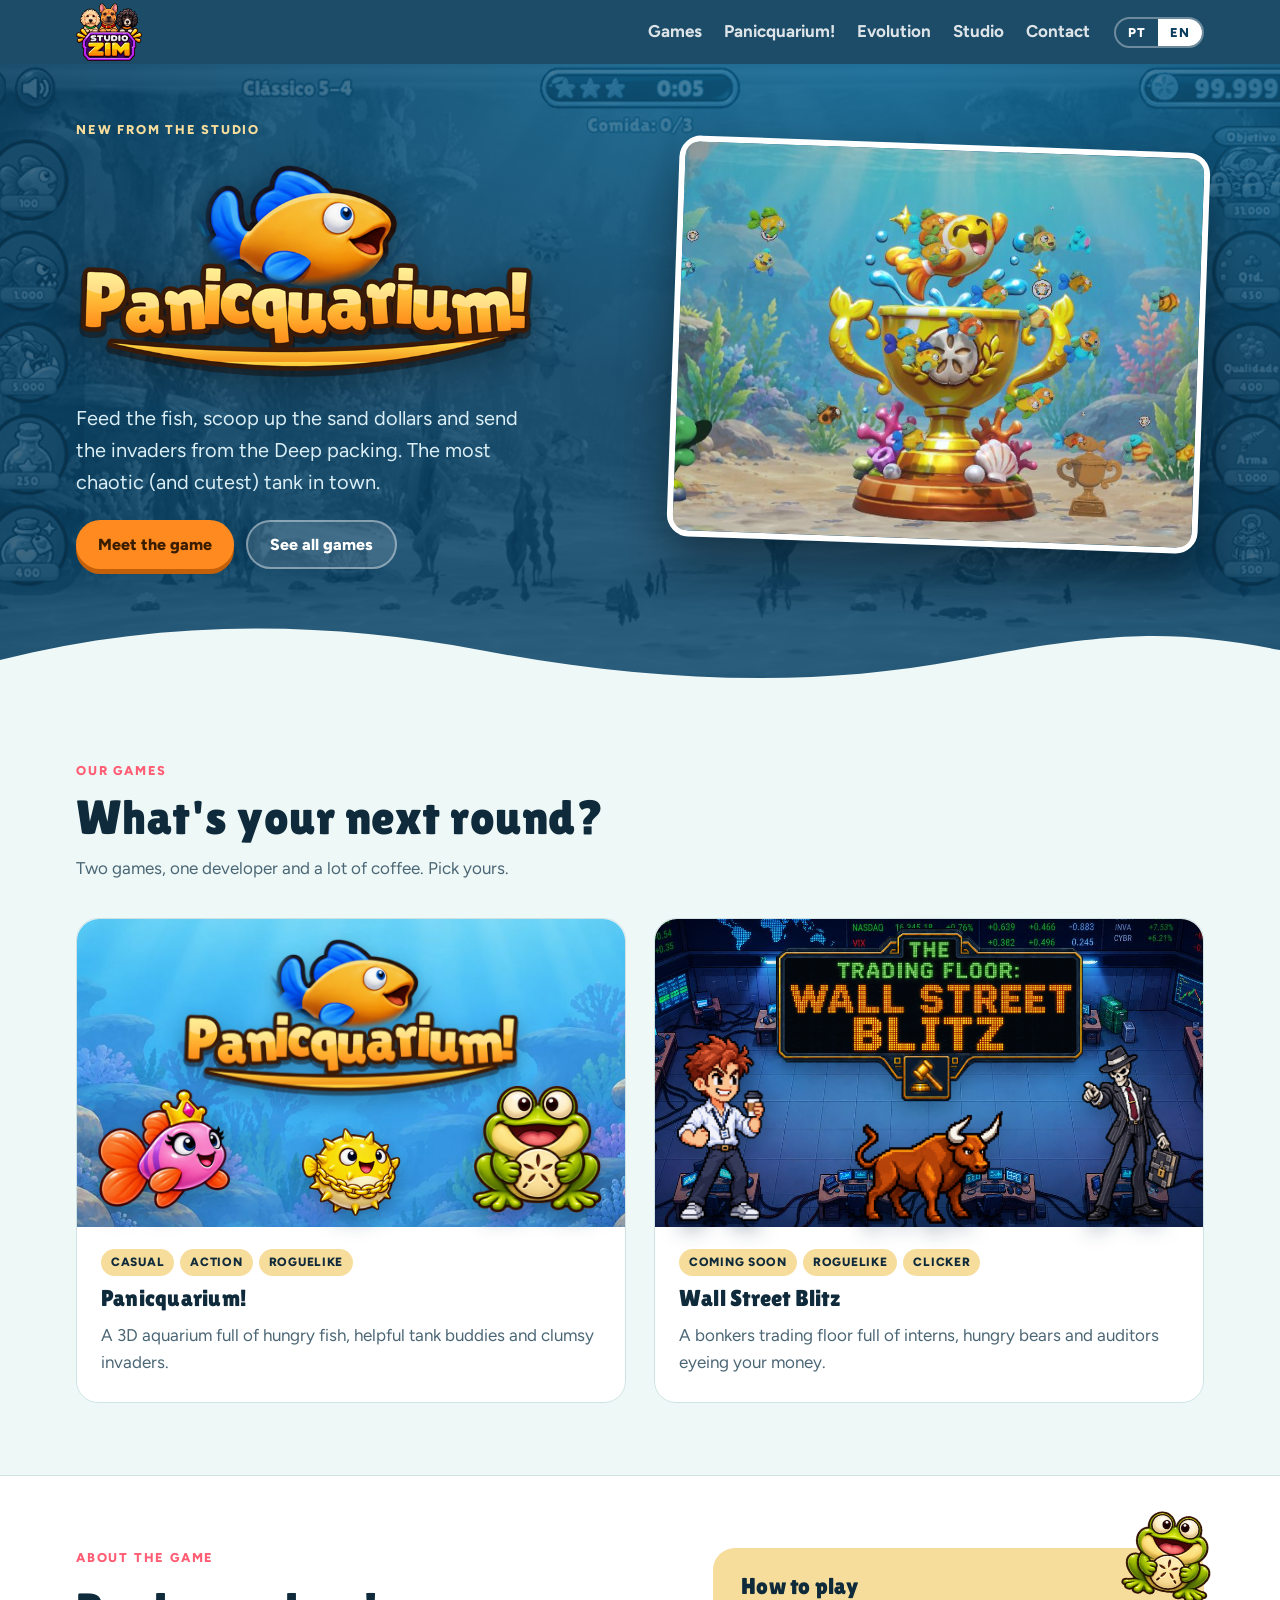
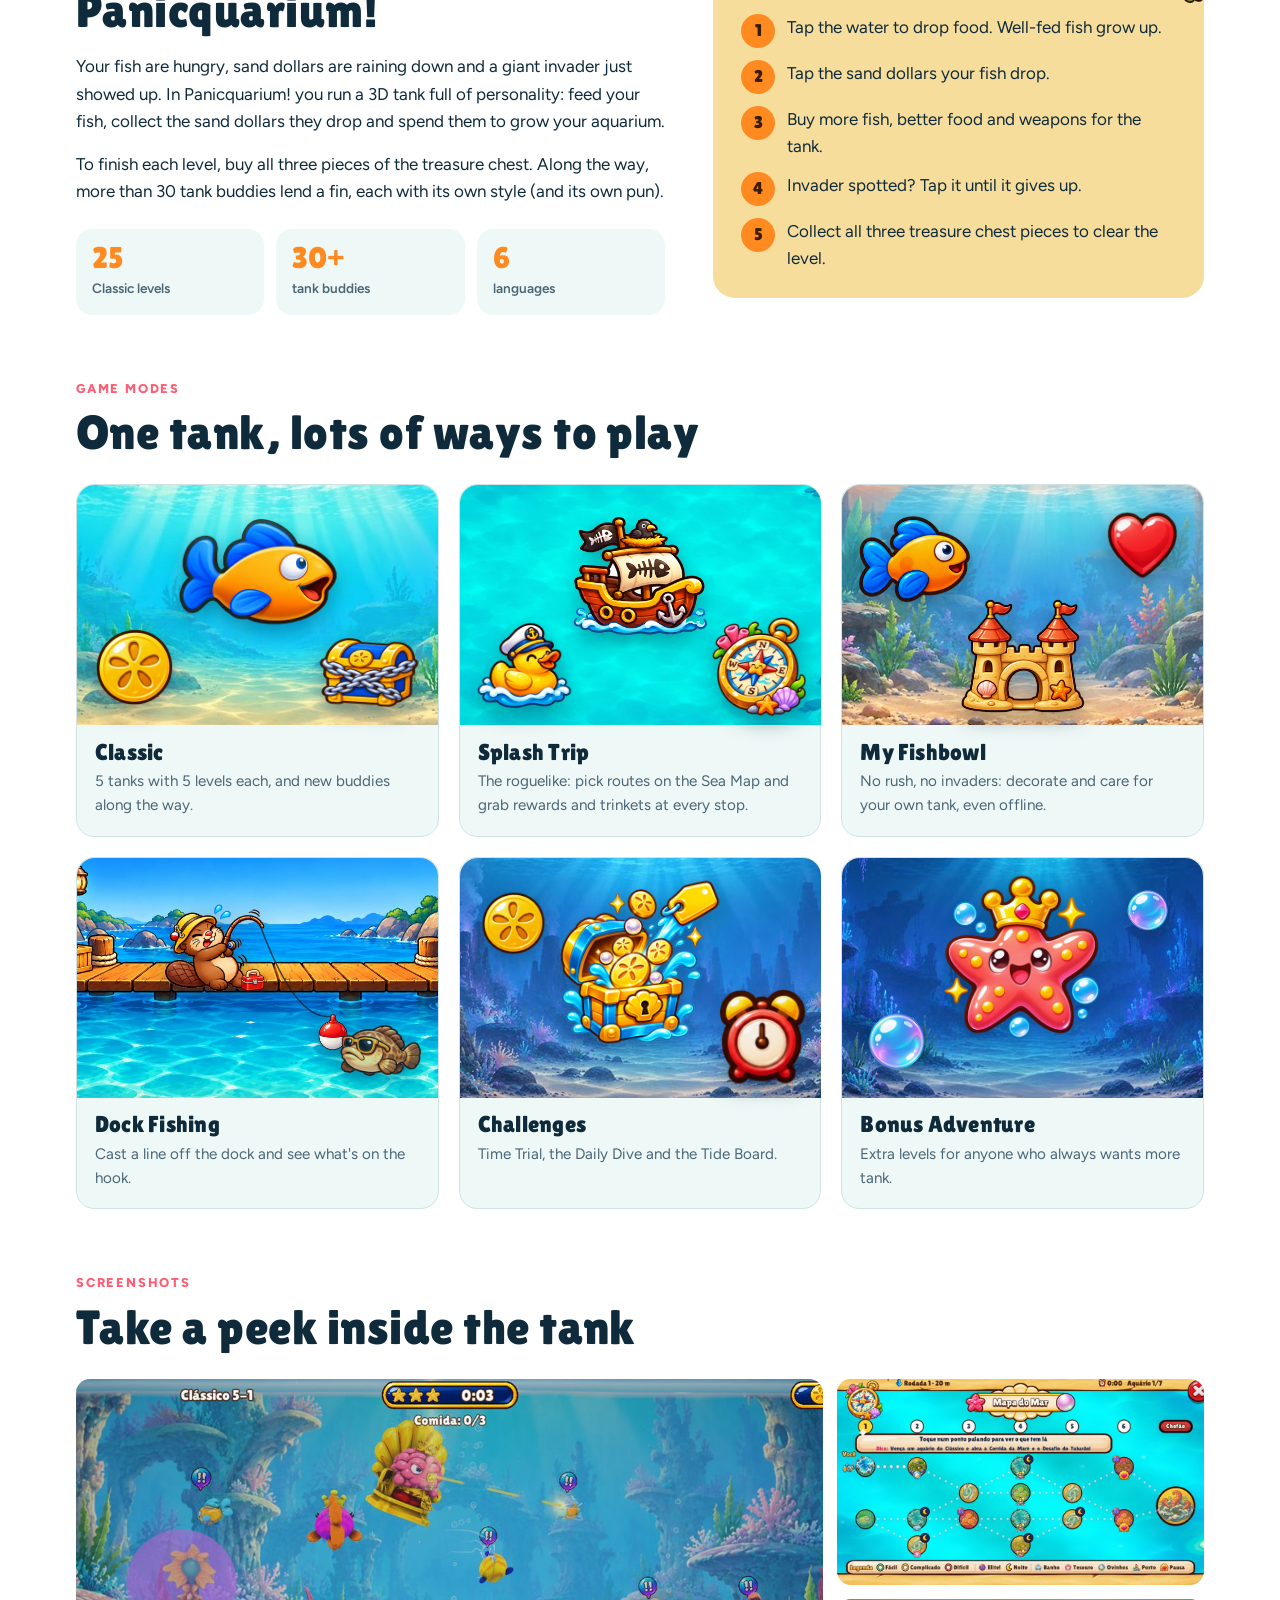
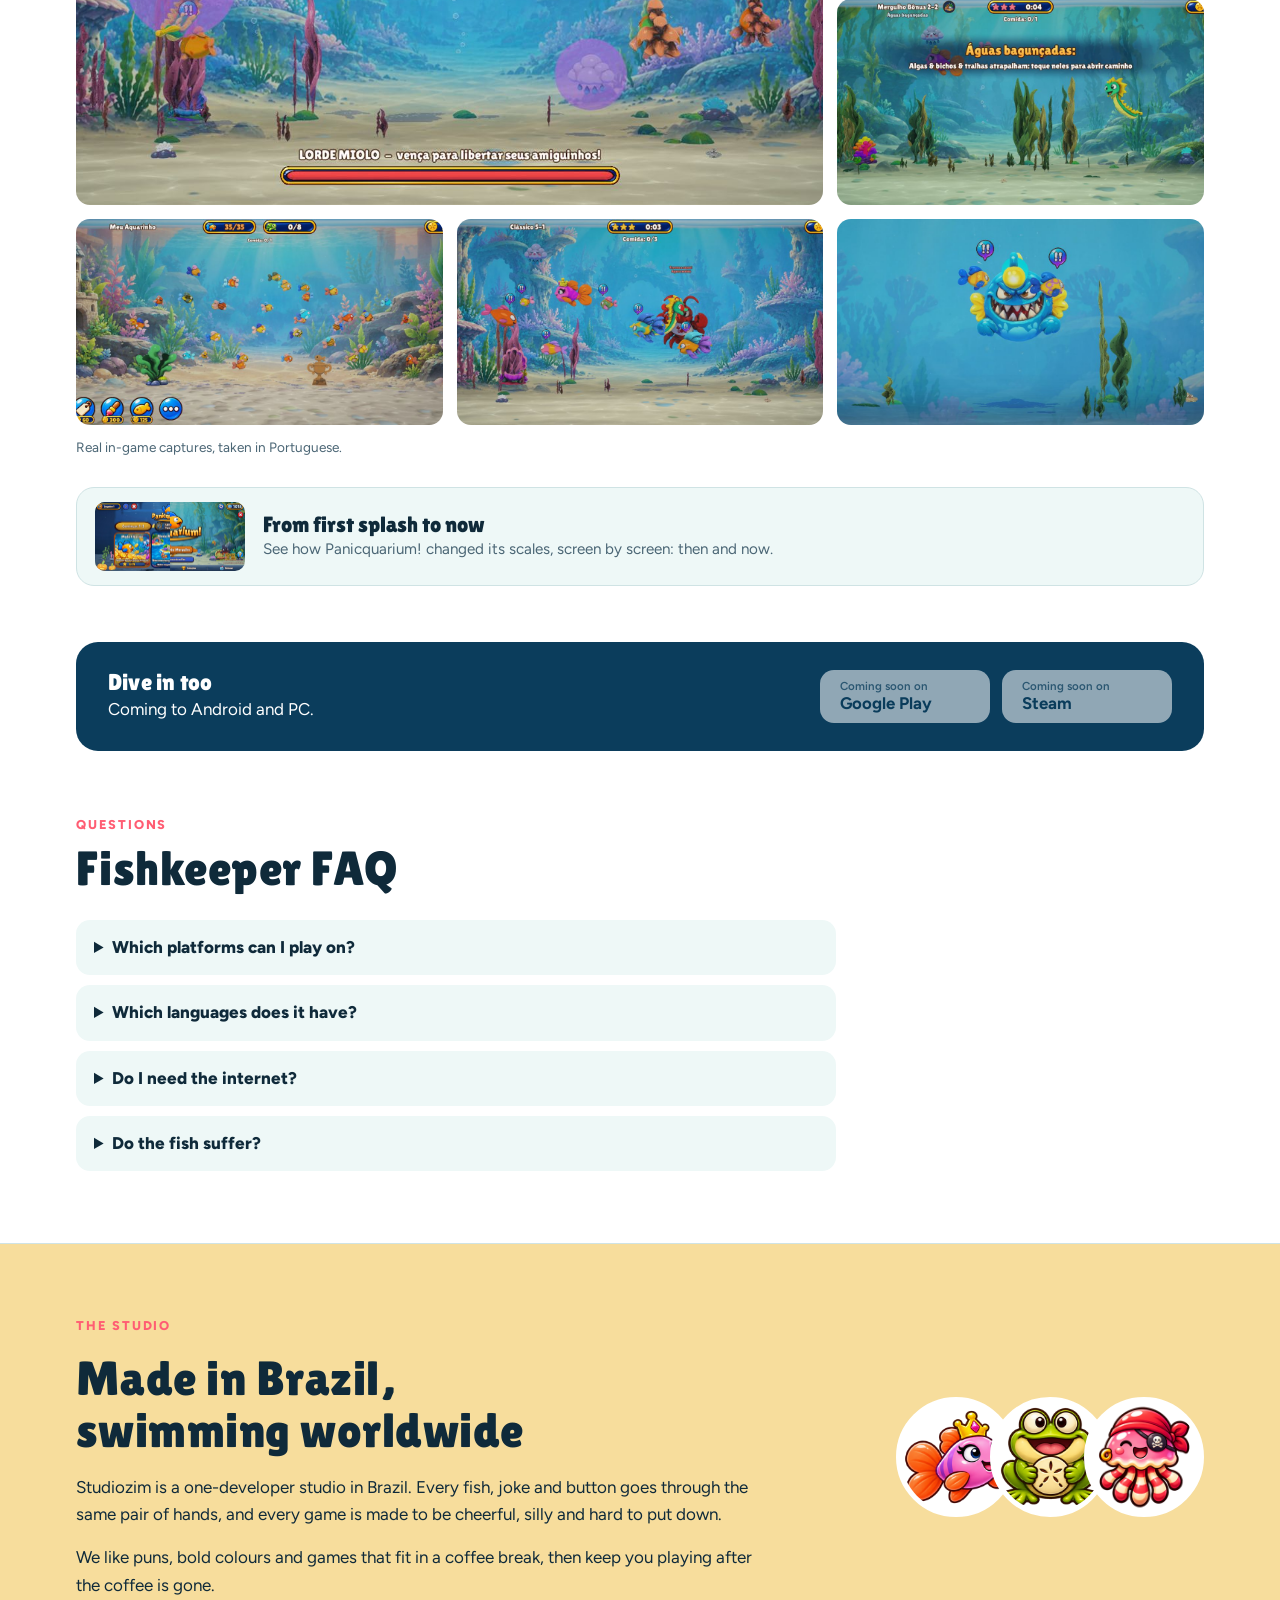
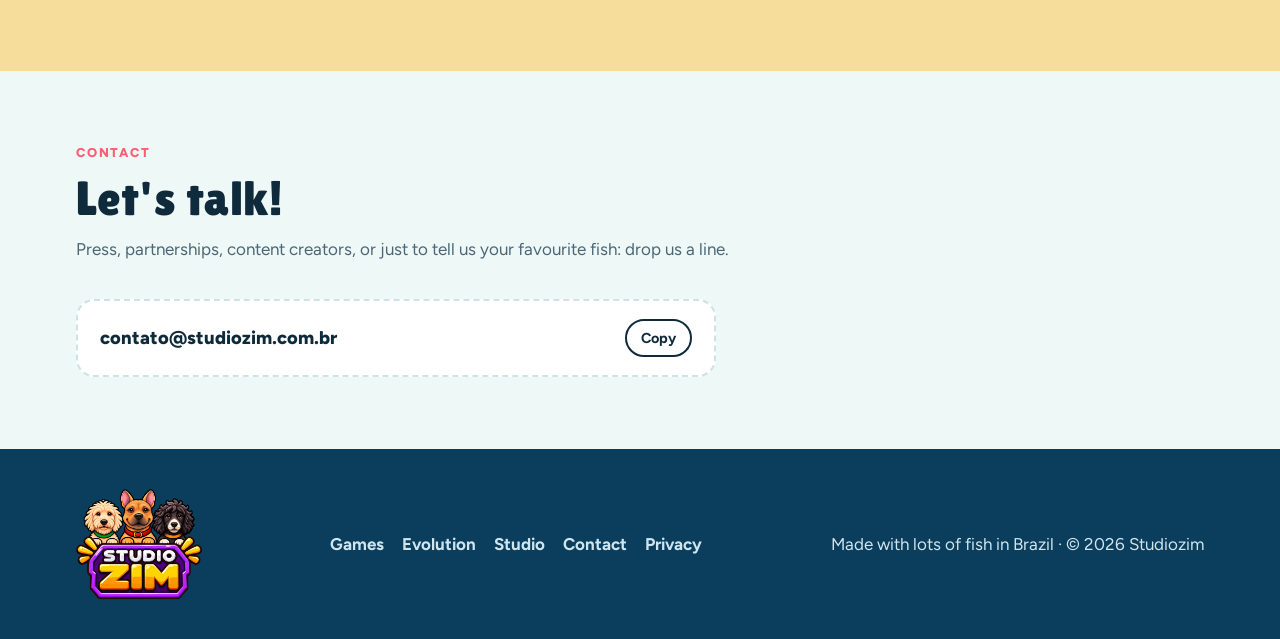
==== index.html @ d296d7b0 "Phones: a menu button in the header opens the nav (Evolução etc. were hidden under 860px)" ====
<!doctype html>
<html lang="pt-BR">
<head>
<meta charset="utf-8">
<meta name="viewport" content="width=device-width, initial-scale=1, viewport-fit=cover">
<title>Studiozim</title>
<meta name="claude:viewport-fit-sides" content="cover">
<meta name="description" content="Studiozim, estúdio indie brasileiro: Panicquarium! e Wall Street Blitz.">
<link rel="preconnect" href="https://fonts.googleapis.com">
<link rel="preconnect" href="https://fonts.gstatic.com" crossorigin>
<link rel="stylesheet" href="https://fonts.googleapis.com/css2?family=Figtree:wght@400;600;700;800&family=Lilita+One&display=swap">
<link rel="stylesheet" href="style.css">
</head>
<body>

<header class="top">
  <div class="wrap">
    <a class="brand" href="#inicio" aria-label="Studio Zim"><span class="zim" aria-hidden="true"><img class="dog d1" src="img/logo/dogyellow1.png" alt=""><img class="dog d1 grin" src="img/logo/dogyellow2.png" alt=""><img class="dog d2" src="img/logo/dogbrown1.png" alt=""><img class="dog d2 grin" src="img/logo/dogbrown2.png" alt=""><img class="dog d3" src="img/logo/dogblack1.png" alt=""><img class="dog d3 grin" src="img/logo/dogblack2.png" alt=""><img class="sign" src="img/logo/sign.png" alt=""></span></a>
    <nav class="nav">
      <a href="#jogos" data-i18n="nav.games">Jogos</a>
      <a href="#panicquarium">Panicquarium!</a>
      <a href="evolucao.html" data-i18n="nav.evo">Evolução</a>
      <!-- <a href="#wall-street-blitz">Wall Street Blitz</a> (hidden for now) -->
      <a href="#estudio" data-i18n="nav.studio">Estúdio</a>
      <a href="#contato" data-i18n="nav.contact">Contato</a>
    </nav>
    <div class="lang" role="group" aria-label="Idioma / Language">
      <button type="button" id="lang-pt" data-lang="pt" aria-pressed="true">PT</button>
      <button type="button" id="lang-en" data-lang="en" aria-pressed="false">EN</button>
    </div>
    <button type="button" class="menu-btn" aria-expanded="false" aria-label="Menu"><span aria-hidden="true">&#9776;</span></button>
  </div>
</header>

<main id="inicio">
  <div class="hero">
    <div class="bubbles" aria-hidden="true"></div>
    <div class="wrap">
      <div class="hero-copy">
        <span class="eyebrow" style="color:#f7dd9c" data-i18n="hero.eyebrow">Novo jogo do estúdio</span>
        <img class="hero-logo" src="img/panicquarium-logo.png" alt="Panicquarium!">
        <p class="tagline" data-i18n="hero.tagline">Alimente os peixes, junte os dólares-de-areia e expulse os invasores das profundezas. O aquário mais caótico (e fofo) do pedaço.</p>
        <div class="btns">
          <a class="btn btn-main" href="#panicquarium" data-i18n="hero.cta">Conheça o jogo</a>
          <a class="btn btn-ghost" href="#jogos" data-i18n="hero.cta2">Ver todos os jogos</a>
        </div>
      </div>
      <div class="hero-shot"><img src="img/hero-trophy.jpg" alt="O troféu gigante Golden Gills no Meu Aquarinho, cercado de peixes" width="652" height="489"></div>
    </div>
    <svg class="wave" viewBox="0 0 1440 70" preserveAspectRatio="none" aria-hidden="true"><path d="M0 40 C 180 0 360 0 540 30 S 900 70 1080 40 S 1320 10 1440 30 V70 H0 Z"/></svg>
  </div>

  <!-- catalogue -->
  <section id="jogos">
    <div class="wrap">
      <div class="head">
        <span class="eyebrow" data-i18n="games.eyebrow">Nossos jogos</span>
        <h2 data-i18n="games.title">Qual vai ser a próxima partida?</h2>
        <p data-i18n="games.lead">Dois jogos, um desenvolvedor e muito café. Escolha o seu.</p>
      </div>
      <div class="games">
        <a class="game-card pop" href="#panicquarium">
          <div class="depth" aria-hidden="true">
            <div class="d-plate"><img src="img/plate-reef.jpg" alt="" loading="lazy"></div>
            <img class="d-layer d-buddy d-left" src="img/pet-queenguppy.png" alt="" loading="lazy">
            <img class="d-layer d-buddy d-mid" src="img/pet-puffdaddy.png" alt="" loading="lazy">
            <img class="d-layer d-buddy d-right" src="img/pet-croaky.png" alt="" loading="lazy">
            <img class="d-layer d-logo" src="img/panicquarium-logo.png" alt="" loading="lazy">
          </div>
          <div class="body">
            <div class="tags"><span class="tag" data-i18n="tag.casual">Casual</span><span class="tag" data-i18n="tag.action">Ação</span><span class="tag">Roguelike</span></div>
            <h3>Panicquarium!</h3>
            <p data-i18n="card.pq">Um aquário 3D cheio de peixes famintos, bichinhos ajudantes e invasores trapalhões.</p>
          </div>
        </a>
        <a class="game-card pop" aria-disabled="true">
          <div class="depth depth-wsb" aria-hidden="true">
            <div class="d-plate"><img src="img/wsb/floor.jpg" alt="" loading="lazy"></div>
            <img class="d-layer d-logo" src="img/wsb/logo.png" alt="" loading="lazy" style="width:56%;left:22%;top:3%">
            <img class="d-layer d-pop d-left" src="img/wsb/intern.png" alt="" loading="lazy" style="--d:40;width:16%;left:4%;bottom:2%">
            <img class="d-layer d-pop d-mid" src="img/wsb/bull.png" alt="" loading="lazy" style="--d:20;width:27%;left:36.5%;bottom:1%">
            <img class="d-layer d-pop d-right" src="img/wsb/auditor.png" alt="" loading="lazy" style="--d:46;width:18%;right:4%;bottom:2%">
          </div>
          <div class="body">
            <div class="tags"><span class="tag" data-i18n="tag.soon">Em breve</span><span class="tag">Roguelike</span><span class="tag" data-i18n="tag.clicker">Clicker</span></div>
            <h3>Wall Street Blitz</h3>
            <p data-i18n="card.wsb">Um pregão maluco cheio de estagiários, ursos famintos e auditores de olho no seu dinheiro.</p>
          </div>
        </a>
      </div>
    </div>
  </section>

  <!-- Panicquarium game page -->
  <section id="panicquarium" class="game-page">
    <div class="wrap">
      <div class="about">
        <div class="about-text">
          <span class="eyebrow" data-i18n="pq.eyebrow">Sobre o jogo</span>
          <h2>Panicquarium!</h2>
          <p data-i18n="pq.p1">Seus peixes estão com fome, as moedas estão caindo e um invasor gigante acabou de chegar. Em Panicquarium! você cuida de um aquário 3D cheio de personalidade: alimente os peixes, junte os dólares-de-areia que eles soltam e use o dinheiro para crescer o aquário.</p>
          <p data-i18n="pq.p2">Para fechar cada fase, compre as três partes do baú do tesouro. No caminho, mais de 30 bichinhos ajudantes dão uma força, cada um com seu jeito (e seu trocadilho).</p>
          <div class="facts">
            <div class="fact"><b>25</b><span data-i18n="fact.levels">fases no Clássico</span></div>
            <div class="fact"><b>30+</b><span data-i18n="fact.buddies">bichinhos ajudantes</span></div>
            <div class="fact"><b>6</b><span data-i18n="fact.langs">idiomas</span></div>
          </div>
        </div>
        <div class="how">
          <img class="pet" src="img/pet-croaky.png" alt="" loading="lazy">
          <h3 data-i18n="how.title">Como jogar</h3>
          <ol>
            <li><span data-i18n="how.1">Toque na água para soltar comida. Peixe bem alimentado cresce.</span></li>
            <li><span data-i18n="how.2">Toque nos dólares-de-areia que os peixes deixam cair.</span></li>
            <li><span data-i18n="how.3">Compre mais peixes, comida melhor e armas para o aquário.</span></li>
            <li><span data-i18n="how.4">Invasor à vista? Toque nele até ele desistir.</span></li>
            <li><span data-i18n="how.5">Junte as três partes do baú do tesouro e passe de fase.</span></li>
          </ol>
        </div>
      </div>

      <div class="sub">
        <span class="eyebrow" data-i18n="modes.eyebrow">Modos de jogo</span>
        <h2 data-i18n="modes.title">Um aquário, vários jeitos de jogar</h2>
      </div>
      <div class="modes">
        <article class="mode pop"><div class="depth" aria-hidden="true"><div class="d-plate"><img src="img/layers/bg-lagoon.jpg" alt="" loading="lazy"></div><img class="d-layer d-pop d-mid" src="img/layers/goldfish.png" alt="" loading="lazy" style="--d:24;width:52%;left:24%;top:14%"><img class="d-layer d-pop d-left" src="img/layers/sanddollar.png" alt="" loading="lazy" style="--d:40;width:22%;left:5%;bottom:8%"><img class="d-layer d-pop d-right" src="img/layers/chest.png" alt="" loading="lazy" style="--d:46;width:32%;right:4%;bottom:4%"></div><div><h3 data-i18n="mode.classic">Clássico</h3><p data-i18n="mode.classic.d">5 aquários com 5 fases cada, e novos ajudantes pelo caminho.</p></div></article>
        <article class="mode pop"><div class="depth" aria-hidden="true"><div class="d-plate"><img src="img/layers/bg-map.jpg" alt="" loading="lazy"></div><img class="d-layer d-pop d-mid" src="img/layers/ship.png" alt="" loading="lazy" style="--d:24;width:40%;left:30%;top:8%"><img class="d-layer d-pop d-left" src="img/layers/duck.png" alt="" loading="lazy" style="--d:42;width:28%;left:4%;bottom:4%"><img class="d-layer d-pop d-right" src="img/layers/compass.png" alt="" loading="lazy" style="--d:46;width:26%;right:4%;bottom:4%"></div><div><h3 data-i18n="mode.trip">Modo Mergulho</h3><p data-i18n="mode.trip.d">O roguelike: escolha rotas no Mapa do Mar, ganhe recompensas e itens a cada parada.</p></div></article>
        <article class="mode pop"><div class="depth" aria-hidden="true"><div class="d-plate"><img src="img/layers/bg-home.jpg" alt="" loading="lazy"></div><img class="d-layer d-pop d-mid" src="img/layers/castle.png" alt="" loading="lazy" style="--d:20;width:36%;left:32%;bottom:2%"><img class="d-layer d-pop d-left" src="img/layers/fish.png" alt="" loading="lazy" style="--d:44;width:32%;left:4%;top:12%"><img class="d-layer d-pop d-right" src="img/layers/heart.png" alt="" loading="lazy" style="--d:40;width:20%;right:7%;top:10%"></div><div><h3 data-i18n="mode.bowl">Meu Aquarinho</h3><p data-i18n="mode.bowl.d">Sem pressa e sem invasores: decore e cuide do seu aquário particular, até offline.</p></div></article>
        <article class="mode pop"><div class="depth" aria-hidden="true"><div class="d-plate"><img src="img/layers/bg-dock.jpg" alt="" loading="lazy"></div><img class="d-layer d-pop d-mid" src="img/layers/timburr-reel.png" alt="" loading="lazy" style="--d:24;width:28%;left:24%;bottom:44%"><img class="d-layer d-pop d-left" src="img/layers/bobber.png" alt="" loading="lazy" style="--d:40;width:10%;left:66%;bottom:20%"><img class="d-layer d-pop d-right d-under" src="img/layers/grouper.png" alt="" loading="lazy" style="--d:46;width:24%;right:4%;bottom:2%"></div><div><h3 data-i18n="mode.dock">Pesca no Cais</h3><p data-i18n="mode.dock.d">Jogue a linha do cais e veja o que vem no anzol.</p></div></article>
        <article class="mode pop"><div class="depth" aria-hidden="true"><div class="d-plate"><img src="img/layers/bg-vent.jpg" alt="" loading="lazy"></div><img class="d-layer d-pop d-mid" src="img/layers/challenge.png" alt="" loading="lazy" style="--d:24;width:50%;left:25%;top:6%"><img class="d-layer d-pop d-left" src="img/layers/sanddollar.png" alt="" loading="lazy" style="--d:42;width:18%;left:6%;top:14%"><img class="d-layer d-pop d-right" src="img/layers/clock.png" alt="" loading="lazy" style="--d:46;width:24%;right:4%;bottom:6%"></div><div><h3 data-i18n="mode.challenge">Desafios</h3><p data-i18n="mode.challenge.d">Contra o relógio, desafio diário e o placar das marés.</p></div></article>
        <article class="mode pop"><div class="depth" aria-hidden="true"><div class="d-plate"><img src="img/layers/bg-abyss.jpg" alt="" loading="lazy"></div><img class="d-layer d-pop d-mid" src="img/layers/starfish.png" alt="" loading="lazy" style="--d:24;width:50%;left:25%;top:4%"><img class="d-layer d-pop d-left" src="img/layers/bubble.png" alt="" loading="lazy" style="--d:44;width:18%;left:6%;bottom:10%"><img class="d-layer d-pop d-right" src="img/layers/bubble.png" alt="" loading="lazy" style="--d:40;width:13%;right:9%;top:12%"></div><div><h3 data-i18n="mode.bonus">Aventura Bônus</h3><p data-i18n="mode.bonus.d">Fases extras para quem sempre quer mais aquário.</p></div></article>
      </div>

      <div class="sub">
        <span class="eyebrow" data-i18n="shots.eyebrow">Capturas de tela</span>
        <h2 data-i18n="shots.title">Dá uma espiada no aquário</h2>
      </div>
      <div class="gallery">
        <button type="button" class="wide"><img src="img/shot-lordlobe.jpg" alt="O chefão Lorde Miolo prendendo peixes em bolhas" loading="lazy"></button>
        <button type="button"><img src="img/shot-seamap.jpg" alt="Mapa do Mar do Modo Mergulho" loading="lazy"></button>
        <button type="button"><img src="img/shot-bonus.jpg" alt="Fase da Aventura Bônus com Águas Bagunçadas" loading="lazy"></button>
        <button type="button"><img src="img/shot-fishbowl.jpg" alt="Meu Aquarinho cheio de peixes, com castelo e corais" loading="lazy"></button>
        <button type="button"><img src="img/shot-clawdius.jpg" alt="O invasor Garrácio trocando de casca" loading="lazy"></button>
        <button type="button"><img src="img/shot-trip-deep.jpg" alt="O invasor Mordisco avança sobre um peixinho assustado" loading="lazy"></button>
      </div>
      <p class="note" data-i18n="shots.note">Imagens reais do jogo, capturadas em português.</p>
      <a class="evo-teaser" href="evolucao.html">
        <span class="evo-teaser-pics" aria-hidden="true"><img src="img/evolution/menu-before.jpg" alt="" loading="lazy"><img src="img/evolution/menu-after.jpg" alt="" loading="lazy"></span>
        <span><b data-i18n="evo.teaser.t">Do primeiro tchibum até hoje</b><small data-i18n="evo.teaser.d">Veja como o Panicquarium! mudou de escamas, tela por tela: antes e agora.</small></span>
      </a>

      <div class="get">
        <div>
          <h3 data-i18n="get.title">Mergulhe também</h3>
          <p data-i18n="get.d">Chegando para Android e PC.</p>
        </div>
        <div class="btns">
          <span class="store soon"><small data-i18n="store.soon">Em breve no</small><b>Google Play</b></span>
          <span class="store soon"><small data-i18n="store.soon">Em breve no</small><b>Steam</b></span>
        </div>
      </div>

      <div class="sub">
        <span class="eyebrow" data-i18n="faq.eyebrow">Perguntas</span>
        <h2 data-i18n="faq.title">Dúvidas de aquarista</h2>
      </div>
      <div class="faq">
        <details><summary data-i18n="faq.q1">Em quais plataformas dá para jogar?</summary><p data-i18n="faq.a1">Android e Windows. As lojas aparecem aqui assim que o jogo sair.</p></details>
        <details><summary data-i18n="faq.q2">Quais idiomas o jogo tem?</summary><p data-i18n="faq.a2">Português, inglês, espanhol, francês, alemão e italiano.</p></details>
        <details><summary data-i18n="faq.q3">Precisa de internet?</summary><p data-i18n="faq.a3">Não. Dá para jogar tudo offline, inclusive o Meu Aquarinho.</p></details>
        <details><summary data-i18n="faq.q4">Os peixes sofrem?</summary><p data-i18n="faq.a4">Só de fome de vez em quando. Aí é com você: solte a comida!</p></details>
      </div>
    </div>
  </section>

  <!-- Wall Street Blitz game page -->
  <section id="wall-street-blitz" class="wsb-page" hidden>
    <div class="wrap">
      <div class="about">
        <div class="about-text">
          <span class="eyebrow" data-i18n="wsb.eyebrow">Próximo jogo do estúdio</span>
          <img class="wsb-logo" src="img/wsb/logo.png" alt="The Trading Floor: Wall Street Blitz" width="820" height="462" loading="lazy">
          <span class="soon-pill" data-i18n="wsb.status">Em breve · em produção</span>
          <p data-i18n="wsb.p1">Lembra do caos do aquário? Agora ele usa terno. Em Wall Street Blitz você comanda um pregão maluco: contrata estagiários, corretores e gestores de fundos, recolhe o dinheiro, as pastas azuis e as barras de ouro que eles soltam e mantém a firma de pé enquanto o mercado pega fogo.</p>
          <p data-i18n="wsb.p2">É um roguelike: cada partida sobe 16 paradas pelo Roteiro do Portfólio, com loja offshore, fusões suspeitas, relíquias e uma pausa no bebedouro da Sala de Resgate Federal. Lá no topo, o Chefão C-Suite espera de martelo na mão.</p>
          <div class="facts">
            <div class="fact"><b>16</b><span data-i18n="wsb.fact.stops">paradas por partida</span></div>
            <div class="fact"><b>15</b><span data-i18n="wsb.fact.threats">ameaças no pregão</span></div>
            <div class="fact"><b>20</b><span data-i18n="wsb.fact.relics">relíquias</span></div>
          </div>
        </div>
        <div class="how wsb-how">
          <img class="pet" src="img/wsb/intern.png" alt="" loading="lazy">
          <h3 data-i18n="wsb.how.title">Como funciona o pregão</h3>
          <ol>
            <li><span data-i18n="wsb.how.1">Antes do sino, contrate a equipe e monte as mesas.</span></li>
            <li><span data-i18n="wsb.how.2">Varra com a maleta o dinheiro que a turma solta, antes que ele suma.</span></li>
            <li><span data-i18n="wsb.how.3">Urso, auditor ou advogado no pregão? Martelo de Cessar e Desistir neles!</span></li>
            <li><span data-i18n="wsb.how.4">Escolha a rota no mapa e suba até derrubar o Chefão C-Suite.</span></li>
          </ol>
        </div>
      </div>

      <div class="sub">
        <span class="eyebrow" data-i18n="wsb.cast.eyebrow">O elenco</span>
        <h2 data-i18n="wsb.cast.title">Quem bate ponto no pregão</h2>
      </div>
      <ul class="wsb-cast">
        <li><img src="img/wsb/intern.png" alt="" loading="lazy"><b data-i18n="wsb.c.intern">Estagiário</b><small data-i18n="wsb.c.staff">Equipe</small></li>
        <li><img src="img/wsb/broker.png" alt="" loading="lazy"><b data-i18n="wsb.c.broker">Corretor Sênior</b><small data-i18n="wsb.c.staff">Equipe</small></li>
        <li class="foe"><img src="img/wsb/bear.png" alt="" loading="lazy"><b data-i18n="wsb.c.bear">Urso da Inflação</b><small data-i18n="wsb.c.threat">Ameaça</small></li>
        <li class="foe"><img src="img/wsb/auditor.png" alt="" loading="lazy"><b data-i18n="wsb.c.irs">Auditor da Receita</b><small data-i18n="wsb.c.threat">Ameaça</small></li>
        <li class="foe"><img src="img/wsb/boss.png" alt="" loading="lazy"><b data-i18n="wsb.c.boss">Chefão C-Suite</b><small data-i18n="wsb.c.bossrole">Chefão final</small></li>
      </ul>

      <div class="sub">
        <span class="eyebrow" data-i18n="wsb.shots.eyebrow">Capturas de tela</span>
        <h2 data-i18n="wsb.shots.title">Uma espiada atrás do balcão</h2>
      </div>
      <div class="gallery">
        <button type="button" class="wide"><img src="img/wsb/shot-floor.jpg" alt="O pregão lotado de estagiários, corretores e gestores de fundos" loading="lazy"></button>
        <button type="button"><img src="img/wsb/shot-buddies.jpg" alt="Os assistentes do pregão, do touro aos robôs" loading="lazy"></button>
        <button type="button"><img src="img/wsb/shot-press.jpg" alt="Coletiva de imprensa: câmeras invadem o pregão" loading="lazy"></button>
        <button type="button"><img src="img/wsb/shot-premarket.jpg" alt="Pré-mercado: contratando a equipe antes do sino" loading="lazy"></button>
        <button type="button"><img src="img/wsb/shot-offshore.jpg" alt="Arte de conceito da Loja Offshore, num paraíso fiscal" loading="lazy"></button>
        <button type="button"><img src="img/wsb/shot-bailout.jpg" alt="Arte de conceito da Sala de Resgate Federal" loading="lazy"></button>
      </div>
      <p class="note" data-i18n="wsb.shots.note">Capturas reais de uma versão em produção (ainda em inglês), mais duas artes de conceito no fim. Tudo pode mudar até o sino de abertura.</p>

      <div class="get">
        <div>
          <h3 data-i18n="wsb.get.title">Quer saber primeiro?</h3>
          <p data-i18n="wsb.get.d">Chegando primeiro para PC; celular vem depois. Mande um oi e a gente avisa quando a bolsa abrir.</p>
        </div>
        <div class="btns"><a class="btn btn-main" href="#contato" data-i18n="wsb.cta">Me avise</a></div>
      </div>
    </div>
  </section>

  <!-- studio -->
  <section id="estudio" class="studio">
    <div class="wrap">
      <div class="studio-text">
        <span class="eyebrow" data-i18n="studio.eyebrow">O estúdio</span>
        <h2 data-i18n="studio.title">Feito no Brasil, nadando pelo mundo</h2>
        <p data-i18n="studio.p1">A Studiozim é um estúdio de um desenvolvedor só, no Brasil. Aqui cada peixe, piada e botão passa pelas mesmas mãos, e cada jogo nasce para ser alegre, bobo e difícil de largar.</p>
        <p data-i18n="studio.p2">Gostamos de trocadilhos, de cores fortes e de jogos que cabem num intervalo de café, mas que você continua jogando depois que o café acabou.</p>
      </div>
      <div class="crew" aria-hidden="true">
        <img src="img/pet-queenguppy.png" alt="" loading="lazy">
        <img src="img/pet-croaky.png" alt="" loading="lazy">
        <img src="img/pet-jiggles.png" alt="" loading="lazy">
      </div>
    </div>
  </section>

  <!-- contact -->
  <section id="contato" class="contact">
    <div class="wrap">
      <div class="head">
        <span class="eyebrow" data-i18n="contact.eyebrow">Contato</span>
        <h2 data-i18n="contact.title">Bora conversar?</h2>
        <p data-i18n="contact.lead">Imprensa, parcerias, criadores de conteúdo ou só para dizer qual é o seu peixe favorito: escreva para a gente.</p>
      </div>
      <div class="mailbox">
        <code id="mail">contato@studiozim.com.br</code>
        <button type="button" class="copy" id="copy-mail" data-i18n="contact.copy">Copiar</button>
      </div>
    </div>
  </section>
</main>

<footer>
  <div class="wrap">
    <a class="brand" href="#inicio" aria-label="Studio Zim"><span class="zim" aria-hidden="true"><img class="dog d1" src="img/logo/dogyellow1.png" alt=""><img class="dog d1 grin" src="img/logo/dogyellow2.png" alt=""><img class="dog d2" src="img/logo/dogbrown1.png" alt=""><img class="dog d2 grin" src="img/logo/dogbrown2.png" alt=""><img class="dog d3" src="img/logo/dogblack1.png" alt=""><img class="dog d3 grin" src="img/logo/dogblack2.png" alt=""><img class="sign" src="img/logo/sign.png" alt=""></span></a>
    <nav>
      <a href="#jogos" data-i18n="nav.games">Jogos</a>
      <a href="evolucao.html" data-i18n="nav.evo">Evolução</a>
      <a href="#estudio" data-i18n="nav.studio">Estúdio</a>
      <a href="#contato" data-i18n="nav.contact">Contato</a>
      <a href="https://panicquarium.com/privacy/" data-i18n="nav.privacy">Privacidade</a>
    </nav>
    <p data-i18n="footer.made">Feito com muito peixe no Brasil · © 2026 Studiozim</p>
  </div>
</footer>

<dialog id="viewer"><img id="viewer-img" src="" alt=""></dialog>
<script src="site.js"></script>
</body>
</html>
---- style.css ----
/* layout: a deep-sea hero that "drains" through a wave edge into a sandy page; games as big tiles, then studio and contact */
:root {
  --sea: #0b3d5c;        /* hero water, stays deep in both themes */
  --sea-2: #11618a;
  --bg: #eef8f7;         /* page: pale lagoon */
  --surface: #ffffff;
  --sand: #f7dd9c;
  --ink: #0f2a3a;
  --muted: #4b6675;
  --line: #cfe3e4;
  --orange: #ff8a1f;     /* the goldfish */
  --orange-ink: #3a1d00;
  --coral: #ff5d73;
  --money: #18a35a;      /* Wall Street Blitz green */
  --f-display: "Lilita One", "Arial Rounded MT Bold", "Trebuchet MS", sans-serif;
  --f-body: "Figtree", "Segoe UI", system-ui, sans-serif;
  --radius: 22px;
}
@media (prefers-color-scheme: dark) {
  :root:not([data-theme="light"]) {
    --bg: #07192a; --surface: #0e2a3f; --sand: #3b3420; --ink: #e5f3f6; --muted: #9db7c4; --line: #1d4058;
    color-scheme: dark;
  }
}
:root[data-theme="dark"] {
  --bg: #07192a; --surface: #0e2a3f; --sand: #3b3420; --ink: #e5f3f6; --muted: #9db7c4; --line: #1d4058;
  color-scheme: dark;
}

* { box-sizing: border-box; }
html { scroll-behavior: smooth; }
body { margin: 0; background: var(--bg); color: var(--ink); font: 17px/1.6 var(--f-body); }
img { max-width: 100%; height: auto; display: block; } /* height:auto keeps width/height attributes from squashing pictures */
a { color: inherit; }
h1, h2, h3 { font-family: var(--f-display); font-weight: 400; line-height: 1.1; text-wrap: balance; margin: 0; letter-spacing: .01em; }
h2 { font-size: clamp(2rem, 4.5vw, 3rem); }
h3 { font-size: 1.45rem; }
p { margin: 0; }
:focus-visible { outline: 3px solid var(--orange); outline-offset: 3px; border-radius: 6px; }

.wrap { max-width: 1160px; margin: 0 auto; padding-left: max(16px, env(safe-area-inset-left, 0px)); padding-right: max(16px, env(safe-area-inset-right, 0px)); }
.eyebrow { font-weight: 800; font-size: .8rem; letter-spacing: .14em; text-transform: uppercase; color: var(--coral); }

/* header */
body::before { content: ""; position: fixed; inset: 0 0 auto; height: env(safe-area-inset-top, 0px); z-index: 10; background: var(--sea); }
.top { position: sticky; top: env(safe-area-inset-top, 0px); z-index: 9; background: color-mix(in srgb, var(--sea) 92%, transparent); backdrop-filter: blur(8px); color: #fff; }
.top .wrap { display: flex; align-items: center; gap: 24px; min-height: 64px; }
.brand { display: flex; align-items: center; gap: 10px; text-decoration: none; font-family: var(--f-display); font-size: 1.5rem; }
.brand-dot { width: 34px; height: 34px; border-radius: 50%; background: var(--orange); display: grid; place-items: center; color: var(--orange-ink); font-size: 1.1rem; box-shadow: inset 0 -4px 0 rgba(0,0,0,.15); }
.nav { display: flex; gap: 22px; margin-left: auto; font-weight: 700; }
.nav a { text-decoration: none; opacity: .85; }
.nav a:hover { opacity: 1; color: #f7dd9c; }
.lang { display: flex; border: 2px solid rgba(255,255,255,.35); border-radius: 999px; overflow: hidden; }
.lang button { font: 800 .8rem var(--f-body); letter-spacing: .08em; padding: 6px 12px; border: 0; background: transparent; color: #fff; cursor: pointer; }
.lang button[aria-pressed="true"] { background: #fff; color: var(--sea); }
.menu-btn { display: none; width: 42px; height: 42px; border-radius: 12px; border: 2px solid rgba(255,255,255,.35); background: transparent; color: #fff; font-size: 1.35rem; line-height: 1; cursor: pointer; }

/* hero */
.hero { position: relative; color: #fff; background: radial-gradient(120% 90% at 70% 0%, var(--sea-2), var(--sea) 60%); overflow: hidden; }
.hero::after { content: ""; position: absolute; inset: 0; background: url(img/shot-classic.jpg) center/cover; opacity: .22; mix-blend-mode: luminosity; pointer-events: none; }
.hero .wrap { position: relative; z-index: 1; display: grid; grid-template-columns: 1.05fr 1fr; gap: 40px; align-items: center; padding-block: 56px 120px; }
.hero-copy { display: grid; gap: 22px; min-width: 0; }
.hero-logo { width: min(460px, 100%); filter: drop-shadow(0 10px 18px rgba(0,0,0,.35)); }
.hero .tagline { font-size: 1.25rem; max-width: 34ch; color: #d9eef5; }
.hero-shot { border-radius: var(--radius); border: 6px solid #fff; box-shadow: 0 24px 50px rgba(0,0,0,.4); transform: rotate(2deg); min-width: 0; }
.hero-shot img { display: block; width: 100%; height: auto; aspect-ratio: 4 / 3; object-fit: cover; object-position: 50% 40%; border-radius: calc(var(--radius) - 8px); } /* fixed 4:3 frame, never squashed */
.wave { position: absolute; left: 0; right: 0; bottom: -1px; width: 100%; height: 70px; z-index: 2; }
.wave path { fill: var(--bg); }
.bubbles span { position: absolute; bottom: -20px; border-radius: 50%; border: 2px solid rgba(255,255,255,.45); animation: rise linear infinite; z-index: 1; }
@keyframes rise { to { transform: translateY(-110vh); opacity: 0; } }
@media (prefers-reduced-motion: reduce) { .bubbles { display: none; } html { scroll-behavior: auto; } }

/* buttons */
.btns { display: flex; flex-wrap: wrap; gap: 12px; }
.btn { display: inline-flex; align-items: center; gap: 8px; font: 800 1rem var(--f-body); text-decoration: none; padding: 13px 22px; border-radius: 999px; border: 0; cursor: pointer; }
.btn-main { background: var(--orange); color: var(--orange-ink); box-shadow: 0 5px 0 #c4600a; }
.btn-main:hover { transform: translateY(-2px); }
.btn-ghost { background: rgba(255,255,255,.12); color: #fff; border: 2px solid rgba(255,255,255,.4); }
.store { display: inline-flex; flex-direction: column; line-height: 1.15; padding: 10px 20px; border-radius: 14px; background: var(--ink); color: var(--bg); text-decoration: none; min-width: 170px; }
.store small { font-size: .72rem; opacity: .75; font-weight: 600; }
.store b { font-size: 1.05rem; }
.store.soon { opacity: .55; cursor: default; }

/* sections */
section { padding-block: 72px; }
.head { display: grid; gap: 10px; margin-bottom: 36px; max-width: 60ch; }
.head p { color: var(--muted); }

/* games catalogue */
.games { display: grid; grid-template-columns: 1fr 1fr; gap: 28px; }
.game-card { position: relative; display: grid; grid-template-rows: auto 1fr; background: var(--surface); border: 1px solid var(--line); border-radius: var(--radius); overflow: hidden; text-decoration: none; transition: transform .2s; }
.game-card:hover { transform: translateY(-4px); }
.game-card .cover { aspect-ratio: 16/9; max-width: 100%; overflow: hidden; }
.game-card .cover img { width: 100%; height: 100%; object-fit: cover; }
.game-card .body { padding: 22px 24px 26px; display: grid; gap: 10px; align-content: start; }
.tags { display: flex; flex-wrap: wrap; gap: 6px; }
.tag { font-size: .75rem; font-weight: 800; letter-spacing: .06em; text-transform: uppercase; padding: 4px 10px; border-radius: 999px; background: var(--sand); color: var(--ink); }
.game-card p { color: var(--muted); }

/* game page: Panicquarium */
.game-page { background: var(--surface); border-block: 1px solid var(--line); }
.about { display: grid; grid-template-columns: 1.2fr 1fr; gap: 48px; align-items: start; }
.about > * { min-width: 0; }
.about-text { display: grid; gap: 16px; }
.facts { display: grid; grid-template-columns: repeat(3, 1fr); gap: 12px; margin-top: 8px; }
.fact { background: var(--bg); border-radius: 16px; padding: 14px 16px; }
.fact b { display: block; font-family: var(--f-display); font-size: 1.9rem; color: var(--orange); line-height: 1; font-weight: 400; font-variant-numeric: tabular-nums; }
.fact span { font-size: .85rem; color: var(--muted); font-weight: 600; }
.how { background: var(--sand); border-radius: var(--radius); padding: 26px 28px; display: grid; gap: 14px; position: relative; }
.how ol { margin: 0; padding: 0; list-style: none; counter-reset: s; display: grid; gap: 12px; }
.how li { counter-increment: s; display: grid; grid-template-columns: 34px 1fr; gap: 12px; align-items: start; }
.how li::before { content: counter(s); width: 34px; height: 34px; border-radius: 50%; background: var(--orange); color: var(--orange-ink); display: grid; place-items: center; font-family: var(--f-display); }
.how .pet { position: absolute; right: -14px; top: -40px; width: 96px; transform: rotate(10deg); }

.sub { margin: 64px 0 24px; display: grid; gap: 8px; }
.modes { display: grid; grid-template-columns: repeat(3, 1fr); gap: 20px; }
.mode { border-radius: 18px; overflow: hidden; background: var(--bg); border: 1px solid var(--line); }
.mode > img { aspect-ratio: 3/2; width: 100%; object-fit: cover; }
.mode > div:not(.depth) { padding: 14px 18px 18px; display: grid; gap: 4px; }
.mode p { color: var(--muted); font-size: .95rem; }

.gallery { display: grid; grid-template-columns: repeat(3, 1fr); gap: 14px; }
.gallery button { padding: 0; border: 0; border-radius: 14px; overflow: hidden; cursor: zoom-in; background: none; aspect-ratio: 16/9; max-width: 100%; }
.gallery img { width: 100%; height: 100%; object-fit: cover; transition: transform .25s; }
.gallery button:hover img { transform: scale(1.04); }
.gallery .wide { grid-column: span 2; grid-row: span 2; aspect-ratio: auto; }
.note { font-size: .85rem; color: var(--muted); margin-top: 12px; }
dialog { border: 0; padding: 0; border-radius: 16px; max-width: min(1100px, 94vw); background: #000; }
dialog::backdrop { background: rgba(4,16,26,.85); }
dialog img { width: 100%; }

.get { margin-top: 56px; display: flex; flex-wrap: wrap; gap: 24px; align-items: center; justify-content: space-between; background: var(--sea); color: #fff; border-radius: var(--radius); padding: 28px 32px; }
.get .store { background: #fff; color: var(--sea); }

.faq { display: grid; gap: 10px; max-width: 760px; }
.faq details { background: var(--bg); border-radius: 14px; padding: 14px 18px; }
.faq summary { font-weight: 800; cursor: pointer; }
.faq p { margin-top: 8px; color: var(--muted); }

.soon-pill { justify-self: start; background: var(--money); color: #fff; font-weight: 800; font-size: .8rem; padding: 5px 12px; border-radius: 999px; letter-spacing: .06em; text-transform: uppercase; }

/* studio */
.studio { background: var(--sand); }
.studio .wrap { display: grid; grid-template-columns: 1fr auto; gap: 40px; align-items: center; }
.studio-text { display: grid; gap: 16px; max-width: 62ch; min-width: 0; }
.crew { display: flex; }
.crew img { width: 120px; height: 120px; border-radius: 50%; background: var(--surface); border: 5px solid var(--surface); margin-left: -26px; object-fit: contain; }
.crew img:first-child { margin-left: 0; }

/* contact */
.contact { text-align: left; }
.mailbox { display: flex; flex-wrap: wrap; gap: 12px; align-items: center; background: var(--surface); border: 2px dashed var(--line); border-radius: 18px; padding: 18px 22px; max-width: 640px; }
.mailbox code { font: 800 1.15rem var(--f-body); user-select: all; word-break: break-all; }
.copy { margin-left: auto; font: 700 .9rem var(--f-body); padding: 8px 14px; border-radius: 999px; border: 2px solid var(--ink); background: transparent; color: var(--ink); cursor: pointer; }

/* footer */
footer { background: var(--sea); color: #cfe6ef; padding-block: 40px; }
footer .wrap { display: flex; flex-wrap: wrap; gap: 20px 40px; align-items: center; justify-content: space-between; }
footer nav { display: flex; gap: 18px; flex-wrap: wrap; font-weight: 700; }
footer a { text-decoration: none; }
footer .brand { color: #fff; }

@media (max-width: 860px) {
  .hero .wrap, .about, .studio .wrap { grid-template-columns: 1fr; }
  .games { grid-template-columns: 1fr; }
  .modes, .gallery { grid-template-columns: 1fr 1fr; }
  .nav { display: none; }
  .menu-btn { display: grid; place-items: center; }
  .top.open .nav { display: flex; flex-direction: column; gap: 0; position: absolute; top: 100%; left: 0; right: 0; margin: 0; background: var(--sea); padding: 6px 16px 14px; box-shadow: 0 12px 24px rgba(0,0,0,.28); }
  .top.open .nav a { padding: 12px 4px; font-size: 1.05rem; border-bottom: 1px solid rgba(255,255,255,.12); }
  .lang { margin-left: auto; }
  .hero-shot { transform: none; }
}
@media (max-width: 480px) {
  .modes, .gallery { grid-template-columns: 1fr; }
  .gallery .wide { grid-column: auto; grid-row: auto; }
  .facts { grid-template-columns: 1fr 1fr 1fr; }
  .fact { padding: 10px; }
  .how .pet { width: 70px; top: -30px; right: -4px; }
}

/* depth cards: a clipped plate plus cut-out layers that tilt with the mouse and pop past the frame on hover */
.game-card { overflow: visible; }
.game-card .body { border-radius: 0 0 var(--radius) var(--radius); }
.depth { --rx: 0deg; --ry: 0deg; --mx: 0; --my: 0; position: relative; aspect-ratio: 16/9; max-width: 100%; }
.depth > * { transition: translate .45s cubic-bezier(.2,1.4,.4,1), scale .45s cubic-bezier(.2,1.4,.4,1), filter .3s; }
.d-plate { position: absolute; inset: 0; overflow: hidden; border-radius: var(--radius) var(--radius) 0 0; transform: perspective(900px) rotateX(var(--rx)) rotateY(var(--ry)) translate3d(calc(var(--mx) * -10px), calc(var(--my) * -10px), 0); }
.d-plate > img { width: 112%; height: 112%; max-width: none; margin: -6% 0 0 -6%; object-fit: cover; transition: scale .6s; }
.d-layer { position: absolute; pointer-events: none; transform: perspective(900px) rotateX(var(--rx)) rotateY(var(--ry)) translate3d(calc(var(--mx) * var(--d) * 1px), calc(var(--my) * var(--d) * 1px), 0); filter: drop-shadow(0 8px 10px rgba(0,30,50,.35)); }
.d-logo { --d: 26; width: 62%; left: 19%; top: 6%; }
.d-buddy { width: 26%; bottom: 2%; }
.d-buddy.d-left { --d: 40; left: 3%; }
.d-buddy.d-mid { --d: 18; width: 20%; left: 40%; bottom: 0; }
.d-buddy.d-right { --d: 46; right: 3%; }
.pop:hover .d-plate > img, .pop:focus-visible .d-plate > img { scale: 1.06; }
.pop:hover .d-logo, .pop:focus-visible .d-logo { translate: 0 -24%; scale: 1.1; }
.pop:hover .d-left, .pop:focus-visible .d-left { translate: -22% -12%; scale: 1.28; }
.pop:hover .d-right, .pop:focus-visible .d-right { translate: 22% -12%; scale: 1.28; }
.pop:hover .d-mid, .pop:focus-visible .d-mid { translate: 0 -6%; scale: 1.15; }
.game-card:hover { transform: none; }
.games .game-card { transition: box-shadow .3s; }
.games .game-card:hover { box-shadow: 0 26px 50px rgba(8,40,60,.22); }

/* bubble splash spawned on hover */
.splash { position: absolute; border-radius: 50%; border: 2px solid rgba(255,255,255,.85); background: rgba(255,255,255,.18); pointer-events: none; z-index: 3; animation: splash .9s ease-out forwards; }
@keyframes splash { from { opacity: 1; translate: 0 0; scale: .4; } to { opacity: 0; translate: var(--sx) var(--sy); scale: 1; } }

/* mode cards get a small lift too */
.mode { transition: translate .25s, box-shadow .25s; }
.mode > img { transition: scale .4s; }
@media (hover: hover) { .mode:hover { translate: 0 -4px; box-shadow: 0 16px 30px rgba(8,40,60,.16); } }

@media (prefers-reduced-motion: reduce) {
  .depth > *, .d-plate > img, .mode, .mode > img { transition: none; }
  .pop:hover .d-layer, .pop:hover .d-plate > img { translate: none; scale: none; }
  .splash { display: none; }
}
.d-plate { z-index: 0; }
.d-logo { z-index: 2; }
.d-buddy { z-index: 3; }

/* layered mode cards */
.mode .depth { aspect-ratio: 3/2; }
.mode .d-plate { border-radius: 18px 18px 0 0; }
.d-pop { z-index: 3; }
.d-pop.d-mid { z-index: 2; }
.pop:hover .d-pop.d-mid { translate: 0 -12%; scale: 1.18; }
.mode { overflow: visible; position: relative; }
.pop:hover { z-index: 5; }
.d-under { opacity: .88; filter: saturate(.85) brightness(.95) drop-shadow(0 6px 8px rgba(0,40,70,.35)); }
.d-line { position: absolute; inset: 0; width: 100%; height: 100%; overflow: visible; pointer-events: none; z-index: 3; }
.d-line path { fill: none; stroke: rgba(20, 30, 40, .75); stroke-width: 1.5; stroke-linecap: round; }

/* Studio Zim logo: the game's splash pieces; the dogs duck behind the sign and pop back up grinning on hover */
.zim { position: relative; display: block; height: 58px; aspect-ratio: 480 / 420; }
footer .zim { height: 110px; }
.zim img { position: absolute; inset: 0; width: 100%; height: 100%; max-width: none; }
.zim .grin { opacity: 0; }
.brand:hover .zim .dog:not(.grin), .brand:focus-visible .zim .dog:not(.grin) { opacity: 0; transition: opacity 0s .2s; }
.brand:hover .zim .grin, .brand:focus-visible .zim .grin { opacity: 1; transition: opacity 0s .2s; }
.brand:hover .zim .dog, .brand:focus-visible .zim .dog { animation: zimPop .55s cubic-bezier(.3,1.5,.5,1) both; }
.brand:hover .zim .d2 { animation-delay: .08s; }
.brand:hover .zim .d3 { animation-delay: .16s; }
@keyframes zimPop { 0% { translate: 0 0; } 35% { translate: 0 22%; } 100% { translate: 0 0; } }
@media (prefers-reduced-motion: reduce) { .brand:hover .zim .dog { animation: none; } }

/* evolution page: a timeline of then-vs-now pairs; each pair is a drag-to-compare slider (an invisible range input over two stacked pictures) */
.nav a[aria-current="page"] { opacity: 1; color: #f7dd9c; }
.hero-evo .wrap { grid-template-columns: 1fr; padding-block: 48px 104px; }
.hero-evo h1 { font-size: clamp(2.3rem, 6vw, 4rem); text-shadow: 0 4px 0 rgba(0,0,0,.25); }
.hero-evo .tagline { max-width: 60ch; }
.evo-page { padding-top: 36px; }
.evo-hint { color: var(--muted); font-weight: 600; margin-bottom: 28px; }
.timeline { list-style: none; margin: 0; padding: 0 0 0 34px; position: relative; display: grid; gap: 64px; max-width: 980px; }
.timeline::before { content: ""; position: absolute; left: 9px; top: 6px; bottom: 6px; width: 4px; border-radius: 4px; background: repeating-linear-gradient(var(--sea-2) 0 10px, transparent 10px 18px); opacity: .5; }
.evo { position: relative; display: grid; gap: 10px; min-width: 0; }
.evo::before { content: ""; position: absolute; left: -34px; top: 2px; width: 22px; height: 22px; border-radius: 50%; background: var(--orange); border: 4px solid var(--bg); box-shadow: 0 0 0 2px var(--orange); }
.evo-new::before { background: var(--coral); box-shadow: 0 0 0 2px var(--coral); }
.evo-meta { display: flex; flex-wrap: wrap; gap: 8px 12px; align-items: center; }
.chip { font: 800 .78rem var(--f-body); letter-spacing: .06em; padding: 4px 11px; border-radius: 999px; background: var(--sea); color: #fff; font-variant-numeric: tabular-nums; }
.chip-new { background: var(--coral); text-transform: uppercase; }
.when { font-size: .9rem; font-weight: 700; color: var(--muted); }
.evo > p { color: var(--muted); max-width: 70ch; }
.ba, .evo .solo { --pos: 50%; position: relative; margin: 8px 0 0; aspect-ratio: 1200 / 554; max-width: 100%; border-radius: 18px; overflow: hidden; border: 5px solid var(--surface); box-shadow: 0 18px 36px rgba(8,40,60,.2); background: var(--sea); }
.ba figure { margin: 0; position: absolute; inset: 0; }
.ba img, .evo .solo img { width: 100%; height: 100%; object-fit: cover; }
.ba-before { clip-path: inset(0 calc(100% - var(--pos)) 0 0); }
.ba figcaption { position: absolute; top: 12px; font: 800 .8rem var(--f-body); letter-spacing: .08em; text-transform: uppercase; padding: 5px 12px; border-radius: 999px; pointer-events: none; }
.ba-before figcaption { left: 12px; background: rgba(15,42,58,.82); color: #fff; }
.ba-after figcaption { right: 12px; background: var(--orange); color: var(--orange-ink); }
.ba input { position: absolute; inset: 0; width: 100%; height: 100%; margin: 0; opacity: 0; cursor: ew-resize; z-index: 3; }
.ba-handle { position: absolute; top: 0; bottom: 0; left: var(--pos); width: 4px; margin-left: -2px; background: #fff; box-shadow: 0 0 10px rgba(0,0,0,.35); z-index: 2; pointer-events: none; }
.ba-handle::after { content: "\25C0\25B6"; position: absolute; top: 50%; left: 50%; translate: -50% -50%; width: 46px; height: 46px; border-radius: 50%; background: var(--orange); color: var(--orange-ink); border: 4px solid #fff; display: grid; place-items: center; font-size: .7rem; letter-spacing: -.1em; box-shadow: 0 4px 12px rgba(0,0,0,.3); }
.ba:has(input:focus-visible) .ba-handle::after { outline: 3px solid var(--sand); outline-offset: 2px; }
.ba.hinting .ba-before { transition: clip-path .6s ease-in-out; }
.ba.hinting .ba-handle { transition: left .6s ease-in-out; }
.evo-end { margin-top: 72px; }
.evo-teaser { margin-top: 28px; display: flex; gap: 18px; align-items: center; text-decoration: none; background: var(--bg); border: 1px solid var(--line); border-radius: 18px; padding: 14px 18px; transition: translate .25s, box-shadow .25s; }
.evo-teaser b { display: block; font: 400 1.35rem var(--f-display); }
.evo-teaser small { display: block; color: var(--muted); font-size: .95rem; }
.evo-teaser-pics { position: relative; flex: none; width: 150px; aspect-ratio: 1200 / 554; border-radius: 10px; overflow: hidden; }
.evo-teaser-pics img { position: absolute; inset: 0; width: 100%; height: 100%; object-fit: cover; }
.evo-teaser-pics img:first-child { clip-path: inset(0 50% 0 0); z-index: 1; }
@media (hover: hover) { .evo-teaser:hover { translate: 0 -3px; box-shadow: 0 14px 28px rgba(8,40,60,.14); } }
@media (max-width: 640px) {
  /* phones: no slider, the two pictures stacked (then on top) */
  .timeline { padding-left: 0; gap: 48px; }
  .timeline::before, .evo::before { display: none; }
  .ba { aspect-ratio: auto; overflow: visible; border: 0; box-shadow: none; background: none; display: grid; gap: 10px; }
  .ba figure { position: relative; inset: auto; aspect-ratio: 1200 / 554; border-radius: 14px; overflow: hidden; }
  .ba-before { order: -1; clip-path: none; }
  .ba-after figcaption { right: auto; left: 10px; }
  .ba input, .ba-handle { display: none; }
  .evo .solo { border-width: 0; border-radius: 14px; }
  .evo-teaser-pics { width: 104px; }
}
@media (prefers-reduced-motion: reduce) { .ba.hinting .ba-before, .ba.hinting .ba-handle { transition: none; } }

/* menus grid on the evolution page */
.menu-grid { display: grid; grid-template-columns: repeat(2, minmax(0, 1fr)); gap: 18px 16px; margin-top: 8px; }
.menu-grid .ba { border-width: 3px; border-radius: 12px; box-shadow: 0 10px 22px rgba(8,40,60,.18); }
.menu-grid .ba figcaption { top: 6px; font-size: .62rem; padding: 3px 8px; }
.menu-grid .ba-before figcaption { left: 6px; }
.menu-grid .ba-after figcaption { right: 6px; }
.menu-grid .ba-handle::after { width: 30px; height: 30px; border-width: 3px; font-size: .5rem; }
.menu-name { margin: 6px 2px 0; font-weight: 700; font-size: .9rem; }
@media (max-width: 640px) { .menu-grid { grid-template-columns: 1fr; } }

/* the whole gang: square creature sliders, 4 across (2 on phones, still sliders) */
.gang-grid { grid-template-columns: repeat(4, minmax(0, 1fr)); gap: 16px 12px; }
.gang-grid .ba { aspect-ratio: 1; }
.gang-grid .ba figcaption { font-size: .55rem; padding: 2px 6px; }
.gang-grid .ba-handle::after { width: 24px; height: 24px; font-size: .42rem; }
.gang-grid .menu-name { text-align: center; font-size: .82rem; line-height: 1.25; }
@media (max-width: 860px) { .gang-grid { grid-template-columns: repeat(3, minmax(0, 1fr)); } }
@media (max-width: 640px) {
  .gang-grid { grid-template-columns: repeat(2, minmax(0, 1fr)); gap: 14px 10px; }
  .gang-grid .ba { aspect-ratio: 1; display: block; overflow: hidden; border: 3px solid var(--surface); border-radius: 12px; box-shadow: 0 8px 18px rgba(8,40,60,.18); background: var(--sea); }
  .gang-grid .ba figure { position: absolute; inset: 0; aspect-ratio: auto; border-radius: 0; }
  .gang-grid .ba-before { clip-path: inset(0 calc(100% - var(--pos)) 0 0); }
  .gang-grid .ba-after figcaption { left: auto; right: 6px; }
  .gang-grid .ba input, .gang-grid .ba-handle { display: block; }
}

/* Wall Street Blitz page: a dark trading floor in both themes */
.wsb-page { --wsb-ink: #e8f4ff; --wsb-muted: #a9c0d3; --wsb-green: #4dff95; background: linear-gradient(rgba(4,12,26,.9), rgba(4,12,26,.95)), url(img/wsb/floor.jpg) center / cover; color: var(--wsb-ink); border-top: 3px solid var(--money); }
.wsb-page .eyebrow { color: #f7dd9c; }
.wsb-page .about-text p, .wsb-page .note { color: var(--wsb-muted); }
.wsb-logo { width: min(100%, 520px); height: auto; filter: drop-shadow(0 10px 18px rgba(0,0,0,.45)); }
.wsb-page .fact { background: rgba(255,255,255,.06); border: 1px solid rgba(77,255,149,.18); }
.wsb-page .fact b { color: var(--wsb-green); }
.wsb-page .fact span { color: var(--wsb-muted); }
.wsb-how { background: #0d1f17; border: 2px solid var(--money); box-shadow: 0 0 0 4px rgba(24,163,90,.15), 0 20px 40px rgba(0,0,0,.35); }
.wsb-how li::before { background: var(--money); color: #fff; }
.wsb-how .pet { width: 62px; top: -58px; right: 10px; transform: rotate(6deg); }
.wsb-cast { list-style: none; margin: 0; padding: 0; display: flex; flex-wrap: wrap; justify-content: center; gap: 14px; }
.wsb-cast li { flex: 0 1 200px; min-width: 0; display: grid; justify-items: center; gap: 2px; padding: 18px 12px 14px; border-radius: 18px; background: radial-gradient(circle at 50% 70%, rgba(24,163,90,.28), rgba(255,255,255,.04) 70%); border: 1px solid rgba(77,255,149,.22); text-align: center; }
.wsb-cast li.foe { background: radial-gradient(circle at 50% 70%, rgba(255,93,115,.26), rgba(255,255,255,.04) 70%); border-color: rgba(255,123,123,.25); }
.wsb-cast img { height: 150px; width: auto; max-width: 100%; object-fit: contain; margin-bottom: 8px; filter: drop-shadow(0 8px 10px rgba(0,0,0,.4)); transition: translate .3s cubic-bezier(.2,1.4,.4,1); }
@media (hover: hover) { .wsb-cast li:hover img { translate: 0 -8px; } }
.wsb-cast b { font-family: var(--f-display); font-weight: 400; font-size: 1.1rem; line-height: 1.1; }
.wsb-cast small { font-size: .72rem; font-weight: 800; letter-spacing: .08em; text-transform: uppercase; color: var(--wsb-green); }
.wsb-cast li.foe small { color: #ff9a9a; }
.wsb-page .get { background: #0d1f17; border: 2px solid var(--money); }
.wsb-page .get p { color: var(--wsb-muted); }
.depth-wsb .splash { border-color: rgba(77,255,149,.9); background: rgba(77,255,149,.2); } /* green sparks, not bubbles */
@media (max-width: 480px) {
  .wsb-cast li { flex-basis: 150px; }
  .wsb-cast img { height: 120px; }
  .wsb-how .pet { width: 48px; top: -46px; }
}
@media (prefers-reduced-motion: reduce) { .wsb-cast img { transition: none; } }
.wsb-page[hidden] { display: none !important; }
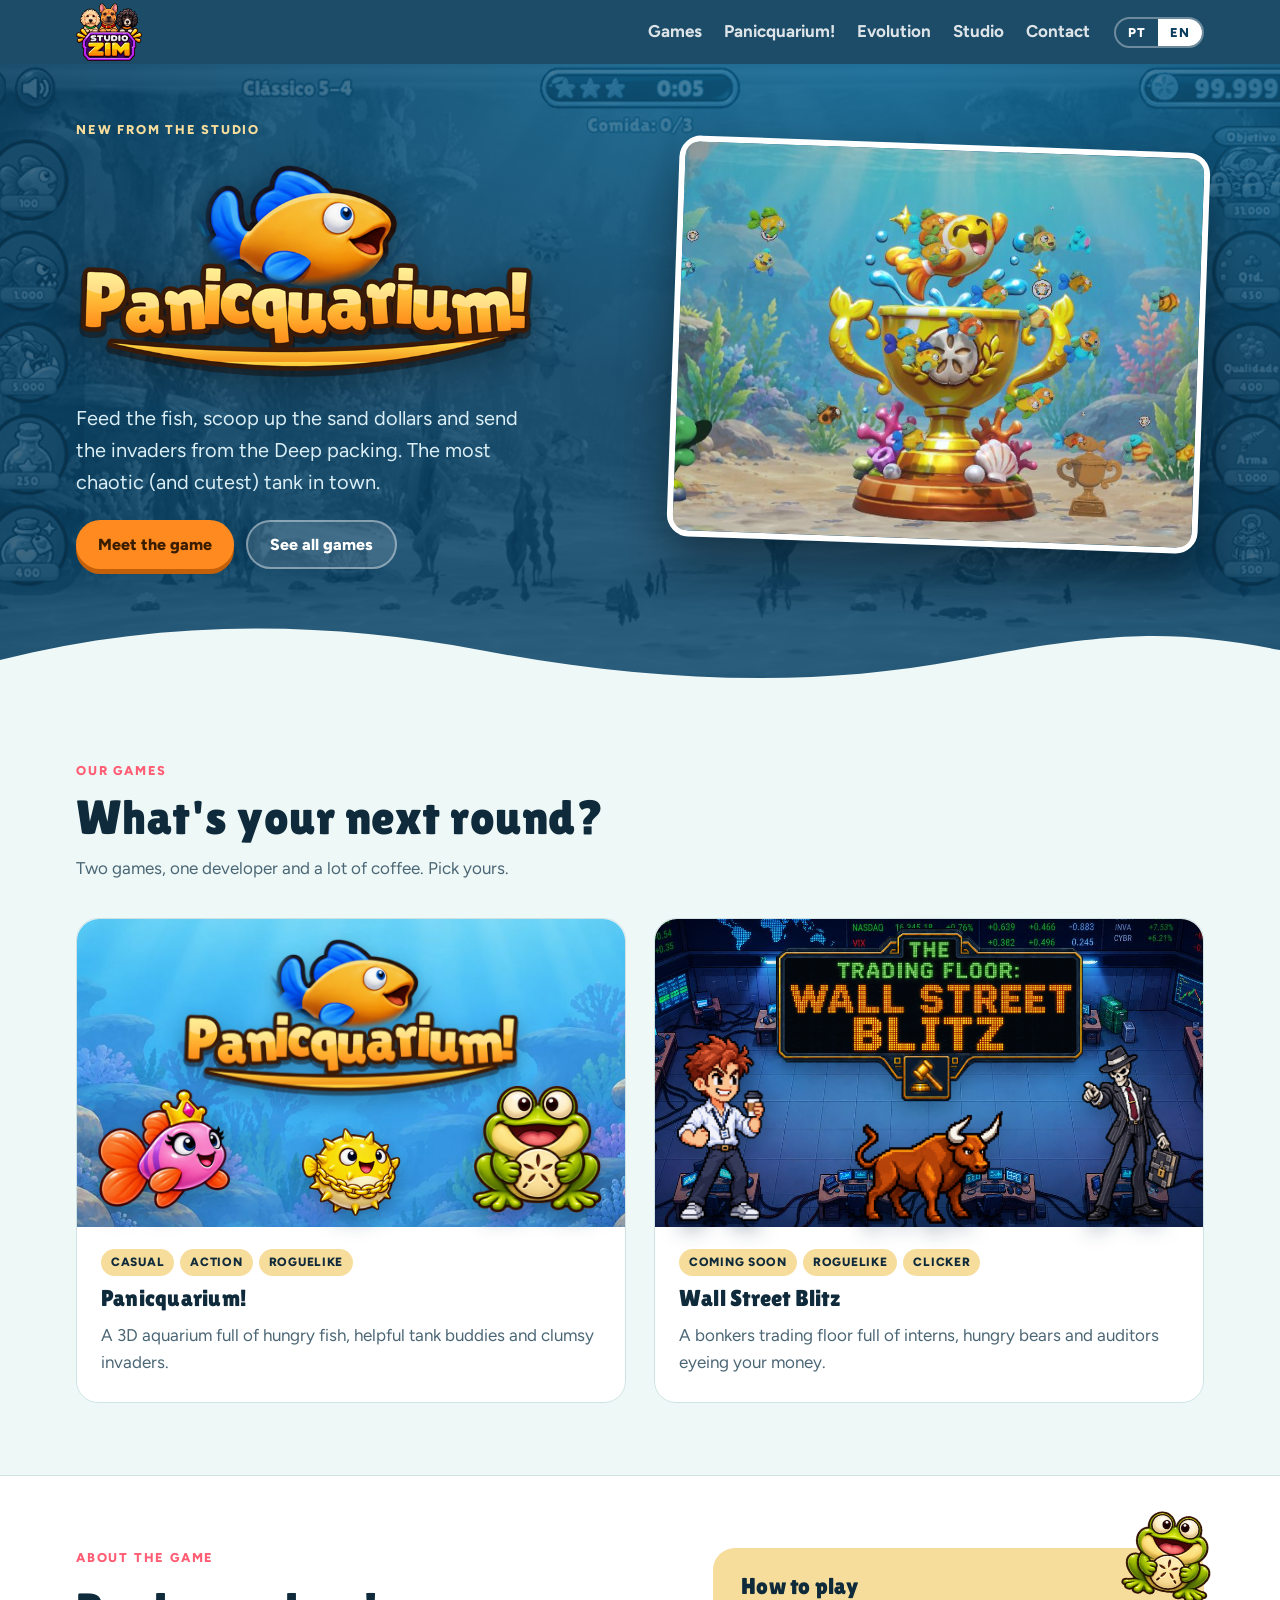
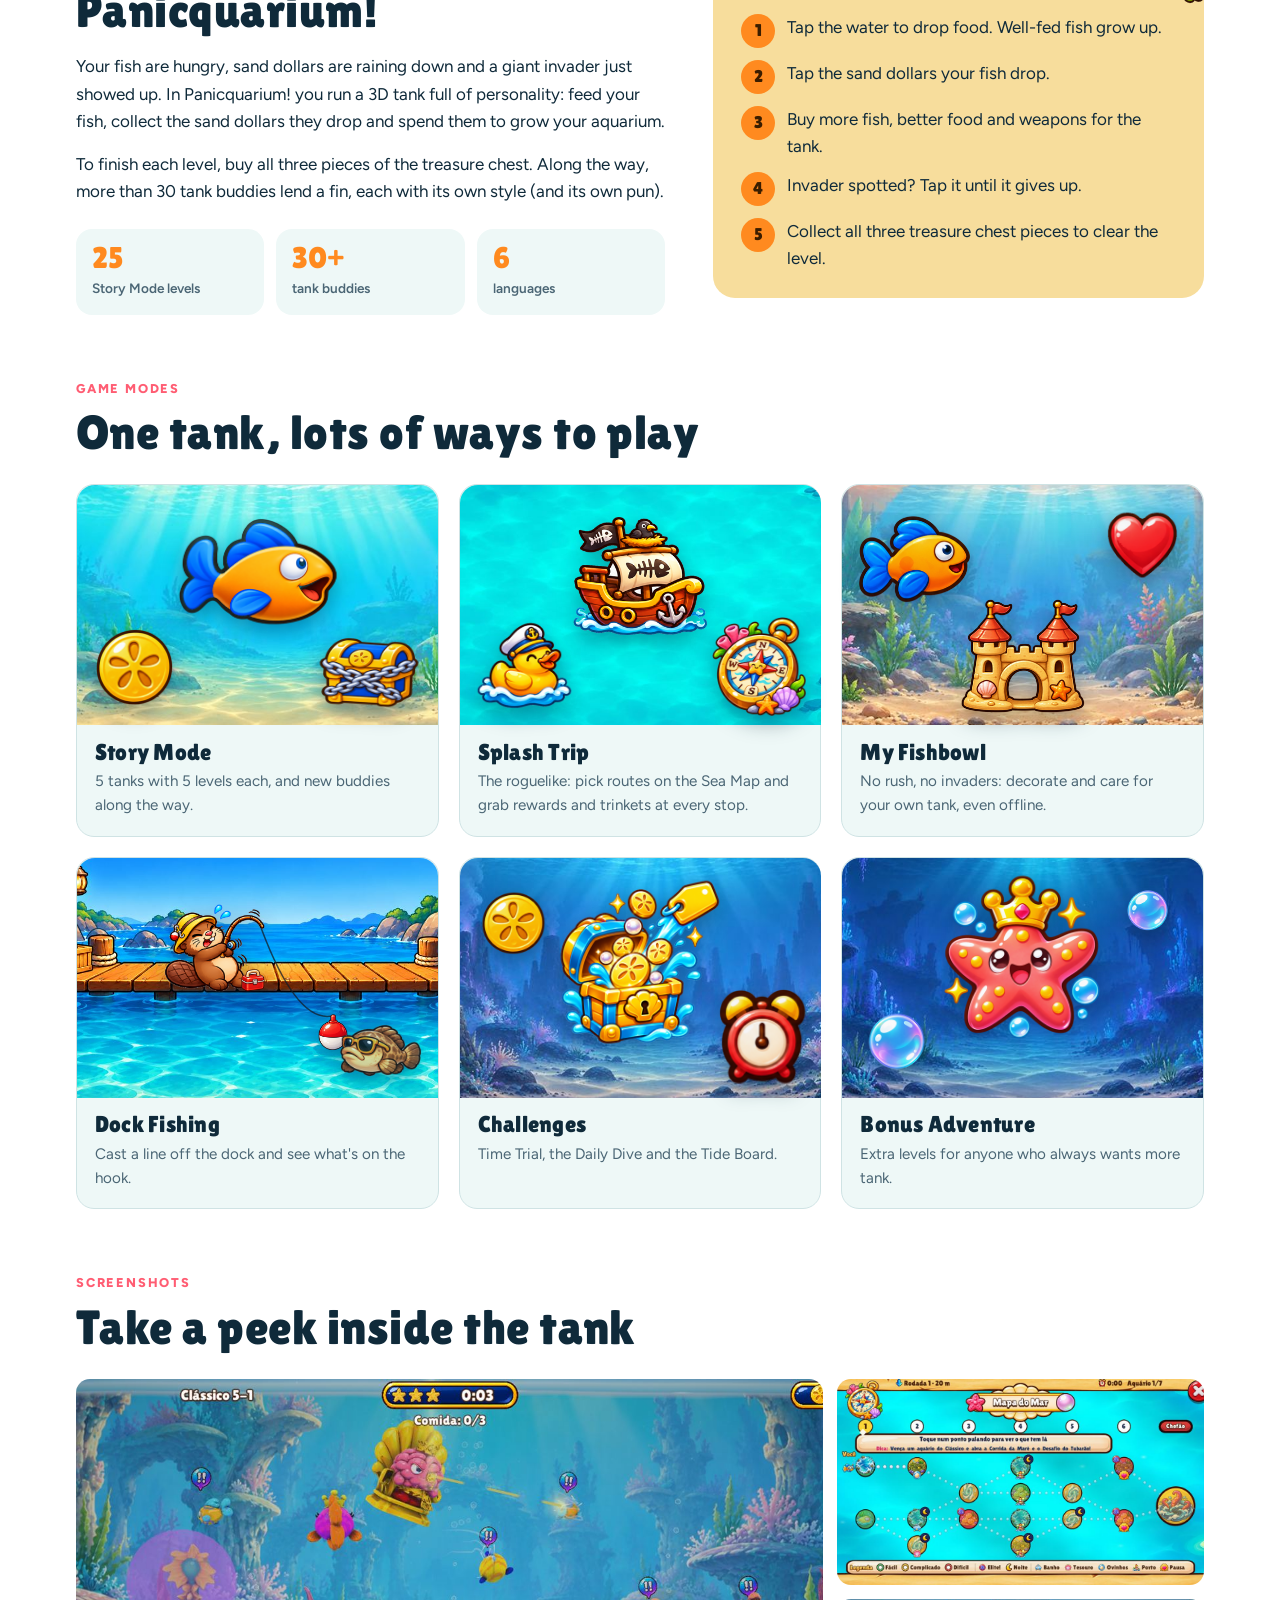
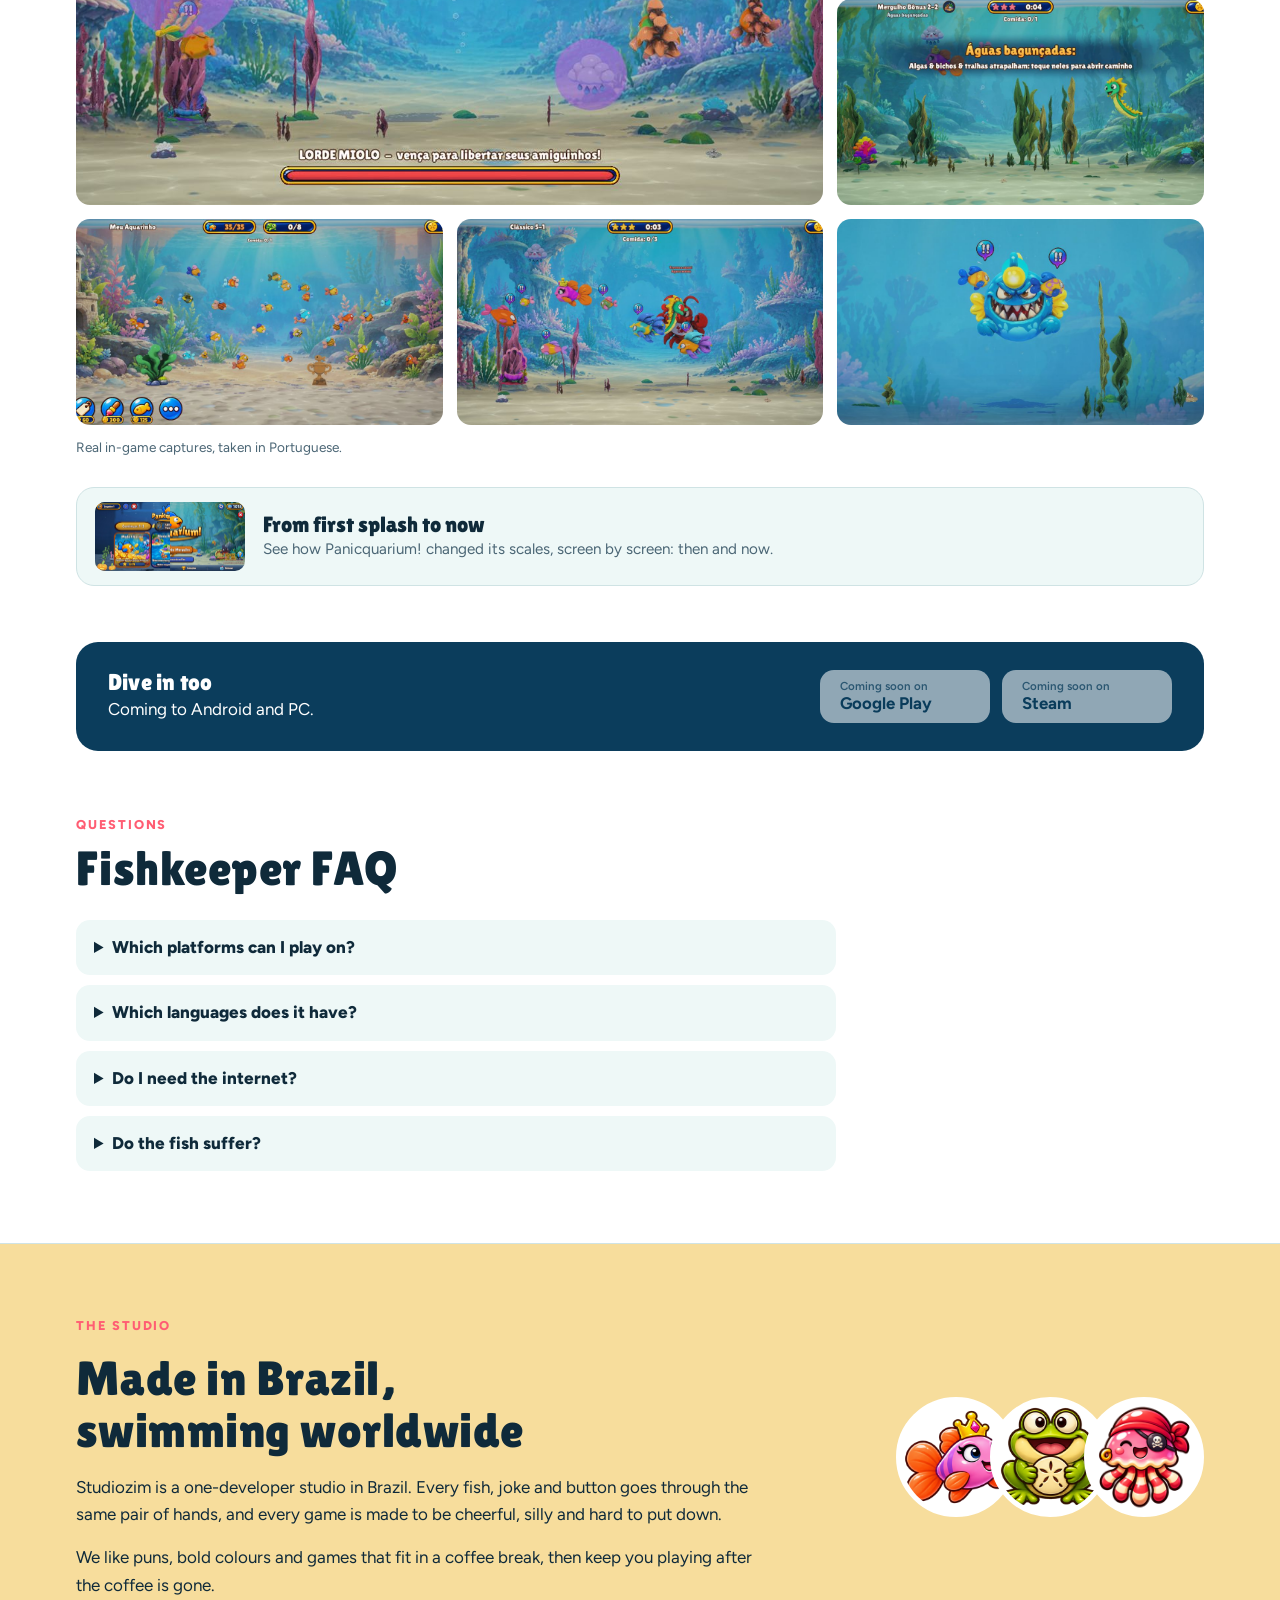
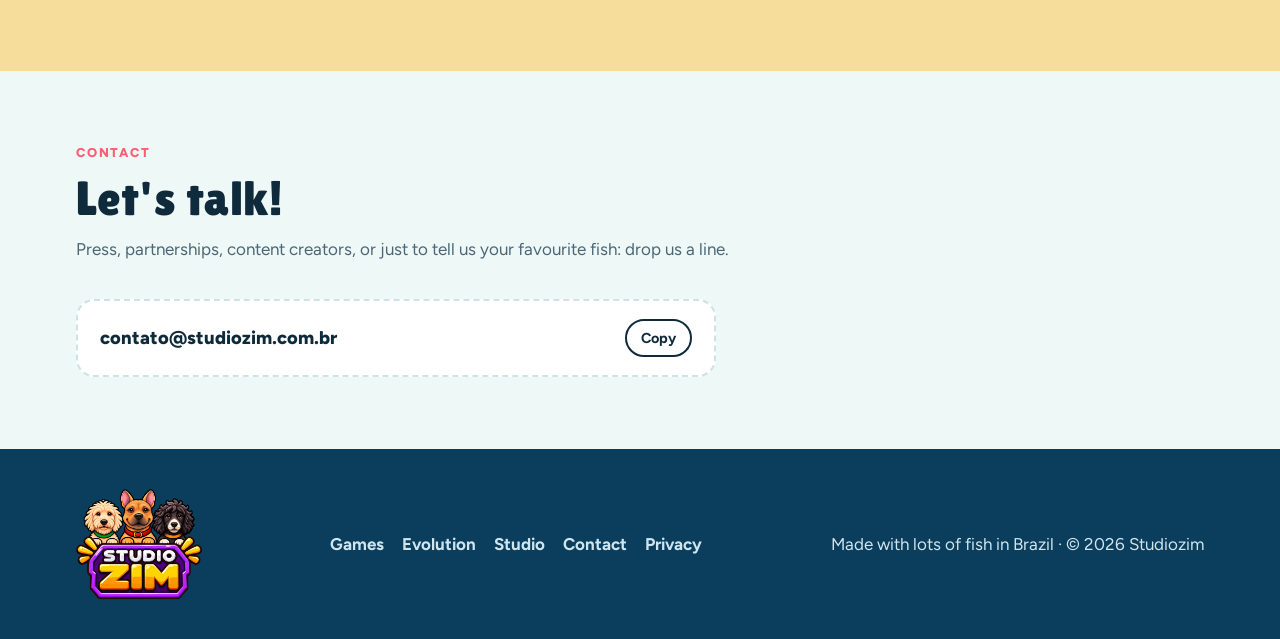
==== commit cf53d8e0: "Classic is now Story Mode (Modo História)" ====
--- a/index.html
+++ b/index.html
@@ -9,7 +9,7 @@
 <link rel="preconnect" href="https://fonts.googleapis.com">
 <link rel="preconnect" href="https://fonts.gstatic.com" crossorigin>
 <link rel="stylesheet" href="https://fonts.googleapis.com/css2?family=Figtree:wght@400;600;700;800&family=Lilita+One&display=swap">
-<link rel="stylesheet" href="style.css">
+<link rel="stylesheet" href="style.css?v=20261113b">
 </head>
 <body>
 
@@ -101,7 +101,7 @@
           <p data-i18n="pq.p1">Seus peixes estão com fome, as moedas estão caindo e um invasor gigante acabou de chegar. Em Panicquarium! você cuida de um aquário 3D cheio de personalidade: alimente os peixes, junte os dólares-de-areia que eles soltam e use o dinheiro para crescer o aquário.</p>
           <p data-i18n="pq.p2">Para fechar cada fase, compre as três partes do baú do tesouro. No caminho, mais de 30 bichinhos ajudantes dão uma força, cada um com seu jeito (e seu trocadilho).</p>
           <div class="facts">
-            <div class="fact"><b>25</b><span data-i18n="fact.levels">fases no Clássico</span></div>
+            <div class="fact"><b>25</b><span data-i18n="fact.levels">fases no Modo História</span></div>
             <div class="fact"><b>30+</b><span data-i18n="fact.buddies">bichinhos ajudantes</span></div>
             <div class="fact"><b>6</b><span data-i18n="fact.langs">idiomas</span></div>
           </div>
@@ -124,7 +124,7 @@
         <h2 data-i18n="modes.title">Um aquário, vários jeitos de jogar</h2>
       </div>
       <div class="modes">
-        <article class="mode pop"><div class="depth" aria-hidden="true"><div class="d-plate"><img src="img/layers/bg-lagoon.jpg" alt="" loading="lazy"></div><img class="d-layer d-pop d-mid" src="img/layers/goldfish.png" alt="" loading="lazy" style="--d:24;width:52%;left:24%;top:14%"><img class="d-layer d-pop d-left" src="img/layers/sanddollar.png" alt="" loading="lazy" style="--d:40;width:22%;left:5%;bottom:8%"><img class="d-layer d-pop d-right" src="img/layers/chest.png" alt="" loading="lazy" style="--d:46;width:32%;right:4%;bottom:4%"></div><div><h3 data-i18n="mode.classic">Clássico</h3><p data-i18n="mode.classic.d">5 aquários com 5 fases cada, e novos ajudantes pelo caminho.</p></div></article>
+        <article class="mode pop"><div class="depth" aria-hidden="true"><div class="d-plate"><img src="img/layers/bg-lagoon.jpg" alt="" loading="lazy"></div><img class="d-layer d-pop d-mid" src="img/layers/goldfish.png" alt="" loading="lazy" style="--d:24;width:52%;left:24%;top:14%"><img class="d-layer d-pop d-left" src="img/layers/sanddollar.png" alt="" loading="lazy" style="--d:40;width:22%;left:5%;bottom:8%"><img class="d-layer d-pop d-right" src="img/layers/chest.png" alt="" loading="lazy" style="--d:46;width:32%;right:4%;bottom:4%"></div><div><h3 data-i18n="mode.classic">Modo História</h3><p data-i18n="mode.classic.d">5 aquários com 5 fases cada, e novos ajudantes pelo caminho.</p></div></article>
         <article class="mode pop"><div class="depth" aria-hidden="true"><div class="d-plate"><img src="img/layers/bg-map.jpg" alt="" loading="lazy"></div><img class="d-layer d-pop d-mid" src="img/layers/ship.png" alt="" loading="lazy" style="--d:24;width:40%;left:30%;top:8%"><img class="d-layer d-pop d-left" src="img/layers/duck.png" alt="" loading="lazy" style="--d:42;width:28%;left:4%;bottom:4%"><img class="d-layer d-pop d-right" src="img/layers/compass.png" alt="" loading="lazy" style="--d:46;width:26%;right:4%;bottom:4%"></div><div><h3 data-i18n="mode.trip">Modo Mergulho</h3><p data-i18n="mode.trip.d">O roguelike: escolha rotas no Mapa do Mar, ganhe recompensas e itens a cada parada.</p></div></article>
         <article class="mode pop"><div class="depth" aria-hidden="true"><div class="d-plate"><img src="img/layers/bg-home.jpg" alt="" loading="lazy"></div><img class="d-layer d-pop d-mid" src="img/layers/castle.png" alt="" loading="lazy" style="--d:20;width:36%;left:32%;bottom:2%"><img class="d-layer d-pop d-left" src="img/layers/fish.png" alt="" loading="lazy" style="--d:44;width:32%;left:4%;top:12%"><img class="d-layer d-pop d-right" src="img/layers/heart.png" alt="" loading="lazy" style="--d:40;width:20%;right:7%;top:10%"></div><div><h3 data-i18n="mode.bowl">Meu Aquarinho</h3><p data-i18n="mode.bowl.d">Sem pressa e sem invasores: decore e cuide do seu aquário particular, até offline.</p></div></article>
         <article class="mode pop"><div class="depth" aria-hidden="true"><div class="d-plate"><img src="img/layers/bg-dock.jpg" alt="" loading="lazy"></div><img class="d-layer d-pop d-mid" src="img/layers/timburr-reel.png" alt="" loading="lazy" style="--d:24;width:28%;left:24%;bottom:44%"><img class="d-layer d-pop d-left" src="img/layers/bobber.png" alt="" loading="lazy" style="--d:40;width:10%;left:66%;bottom:20%"><img class="d-layer d-pop d-right d-under" src="img/layers/grouper.png" alt="" loading="lazy" style="--d:46;width:24%;right:4%;bottom:2%"></div><div><h3 data-i18n="mode.dock">Pesca no Cais</h3><p data-i18n="mode.dock.d">Jogue a linha do cais e veja o que vem no anzol.</p></div></article>
@@ -286,6 +286,6 @@
 </footer>
 
 <dialog id="viewer"><img id="viewer-img" src="" alt=""></dialog>
-<script src="site.js"></script>
+<script src="site.js?v=20261113b"></script>
 </body>
 </html>
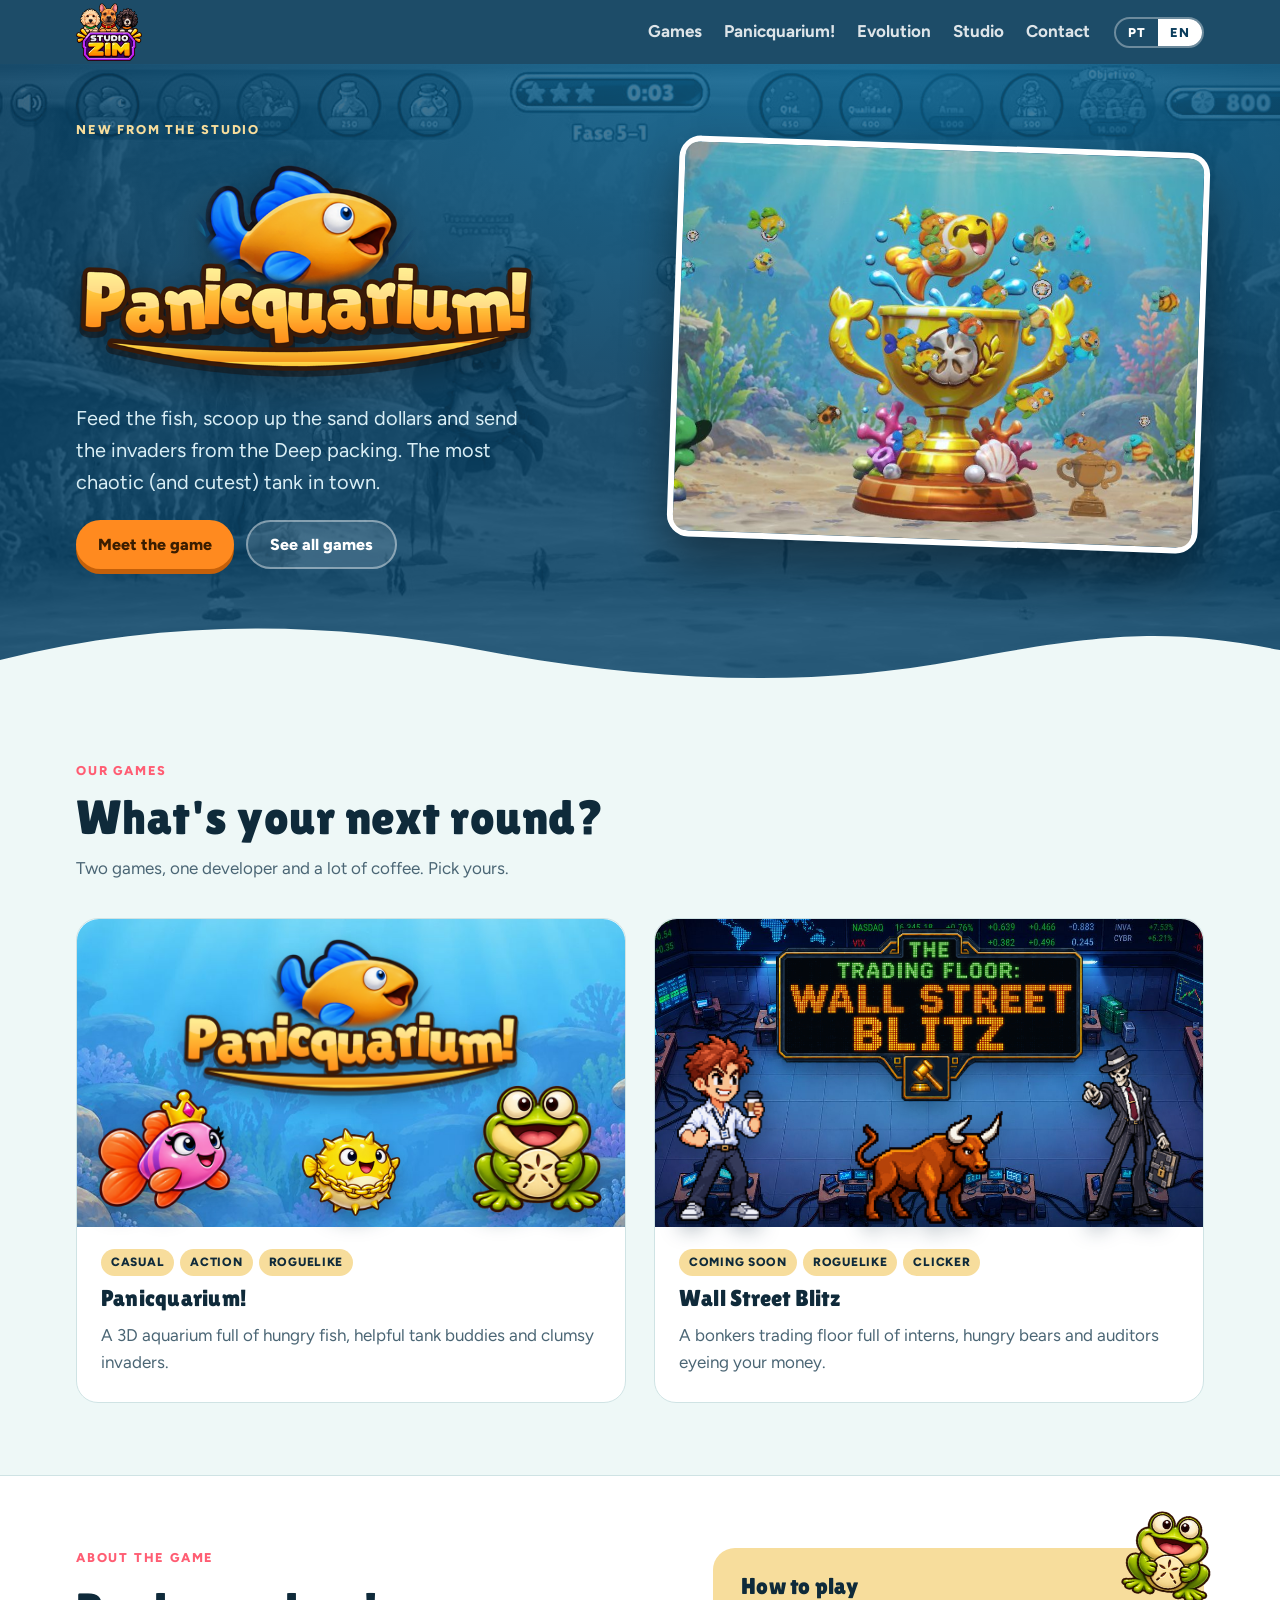
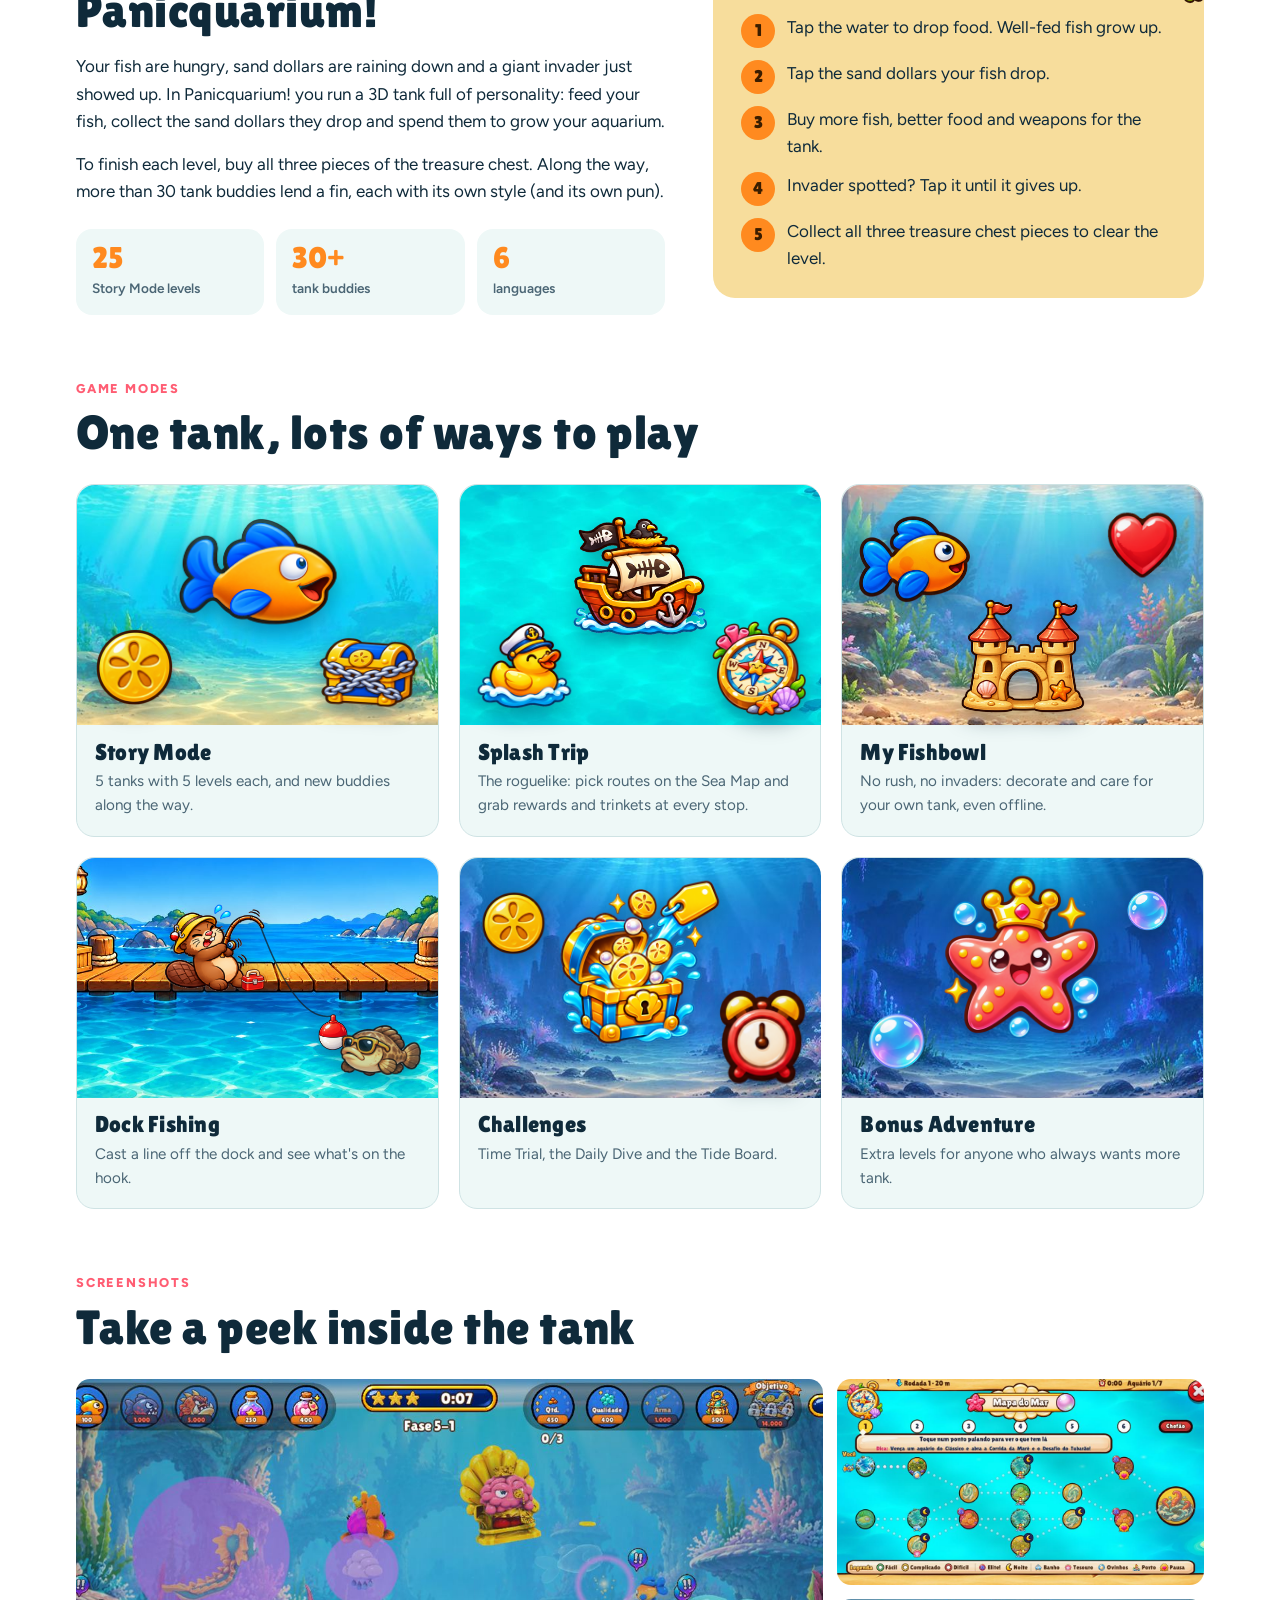
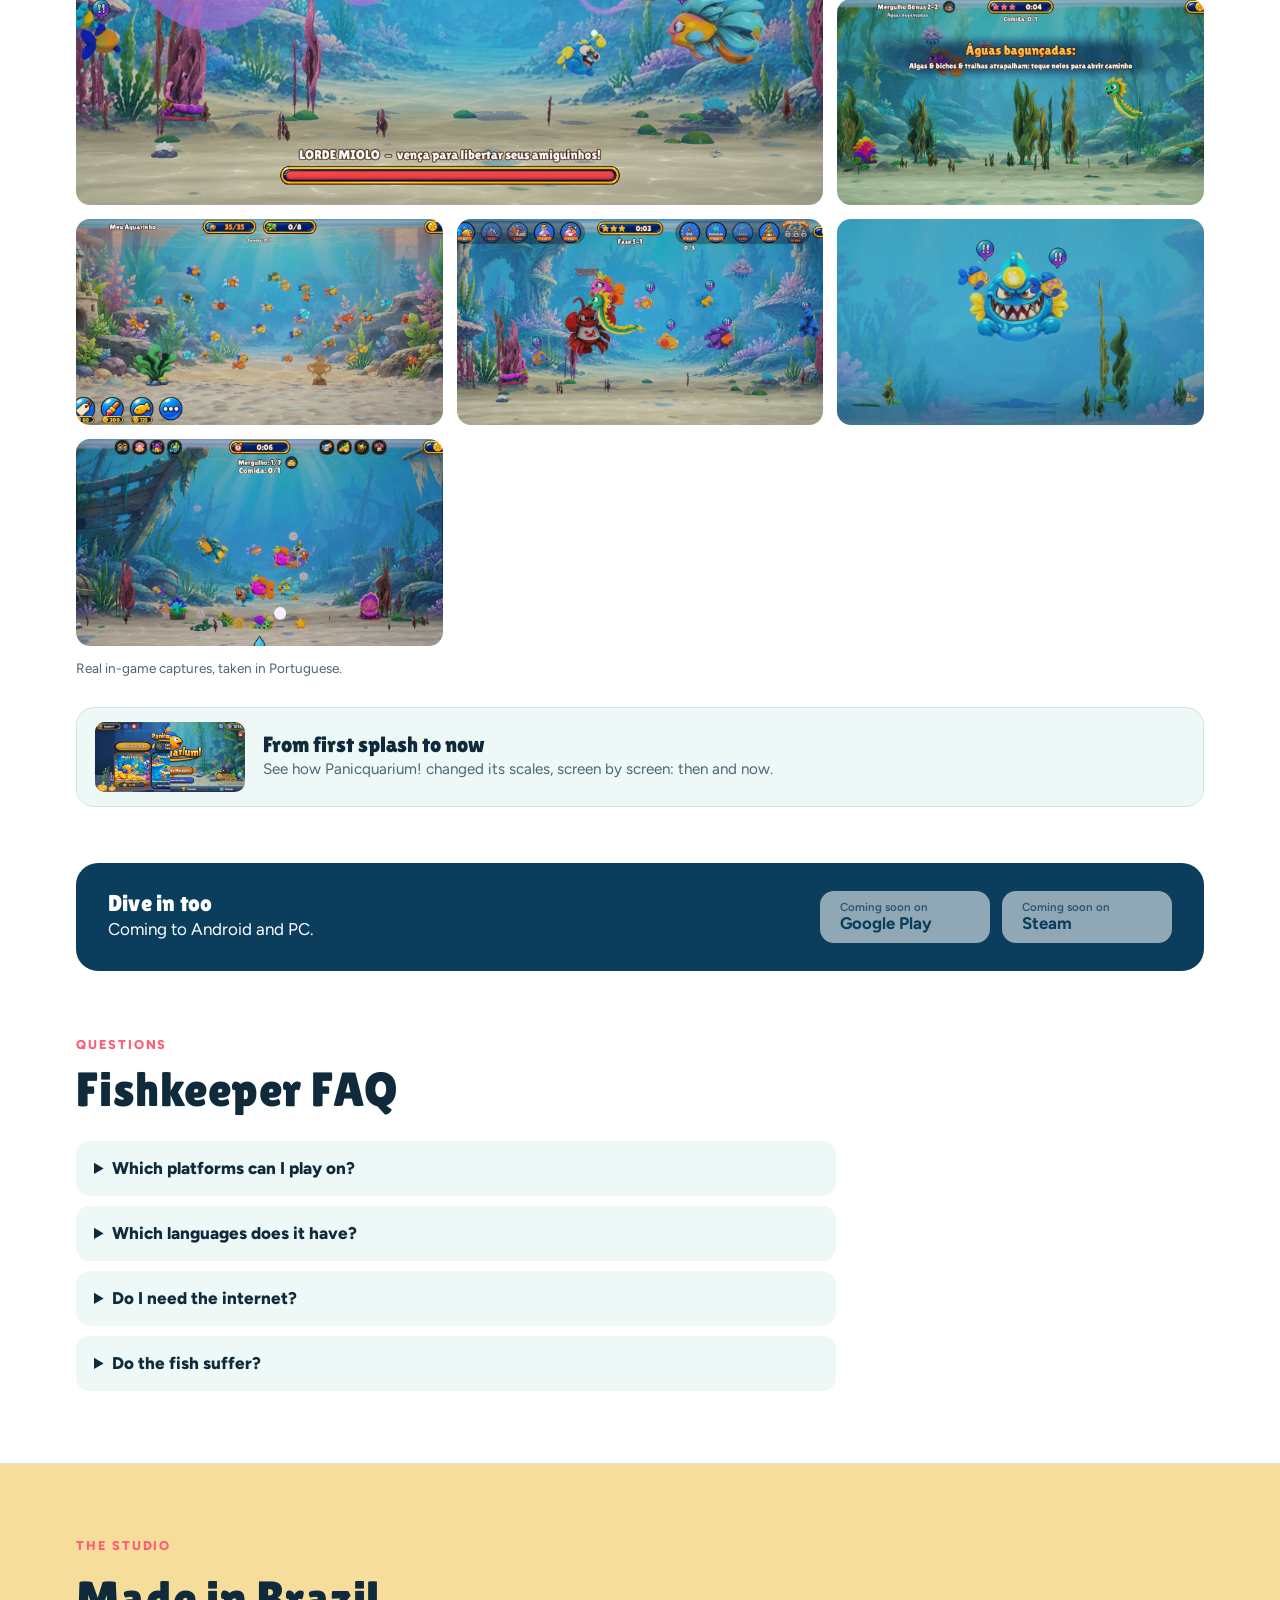
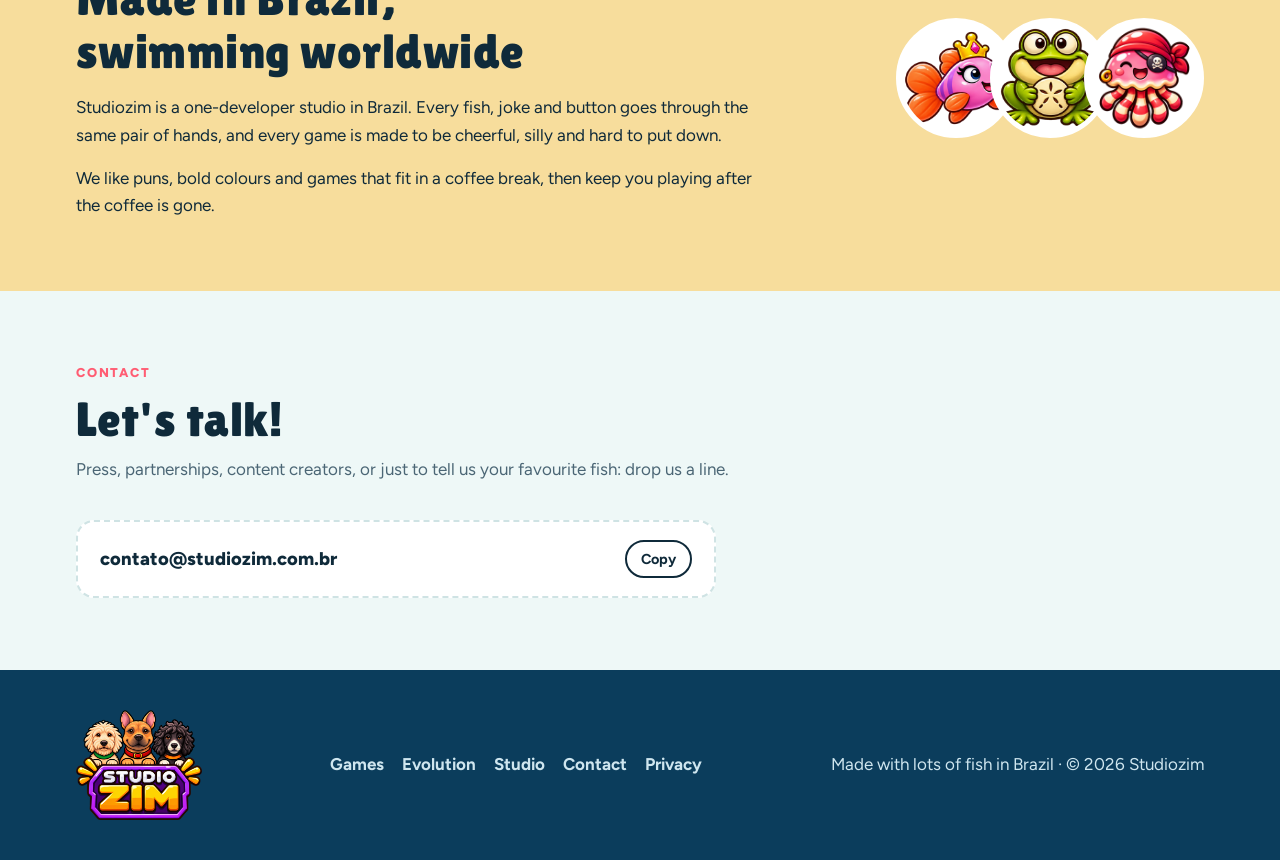
==== commit d3d5209b: "Gallery: a Splash Trip tank with its trinkets on the top line; HUD then-and-now text: the top keeps " ====
--- a/index.html
+++ b/index.html
@@ -143,6 +143,7 @@
         <button type="button"><img src="img/shot-fishbowl.jpg" alt="Meu Aquarinho cheio de peixes, com castelo e corais" loading="lazy"></button>
         <button type="button"><img src="img/shot-clawdius.jpg" alt="O invasor Garrácio trocando de casca" loading="lazy"></button>
         <button type="button"><img src="img/shot-trip-deep.jpg" alt="O invasor Mordisco avança sobre um peixinho assustado" loading="lazy"></button>
+        <button type="button"><img src="img/shot-trinkets.jpg" alt="Um aquário do Modo Mergulho com os amuletos da viagem no topo, dos dois lados do relógio" loading="lazy"></button>
       </div>
       <p class="note" data-i18n="shots.note">Imagens reais do jogo, capturadas em português.</p>
       <a class="evo-teaser" href="evolucao.html">
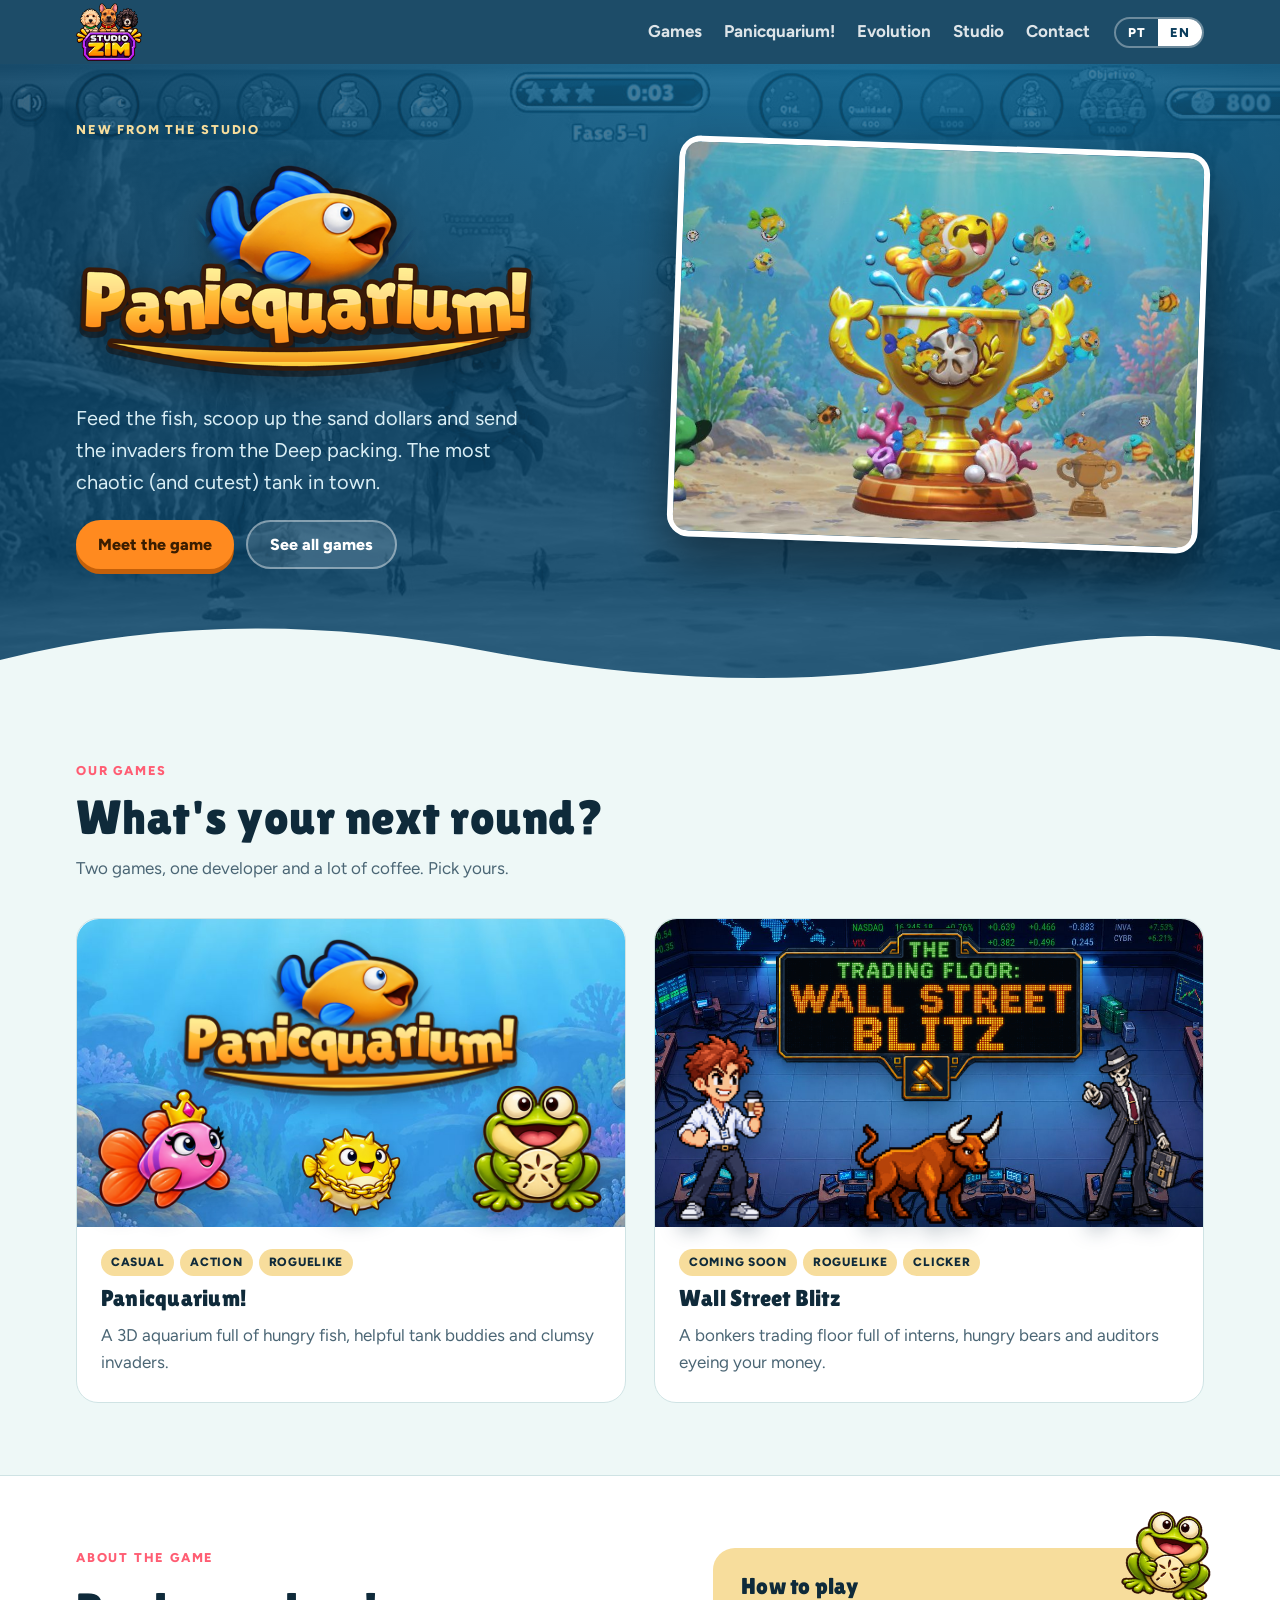
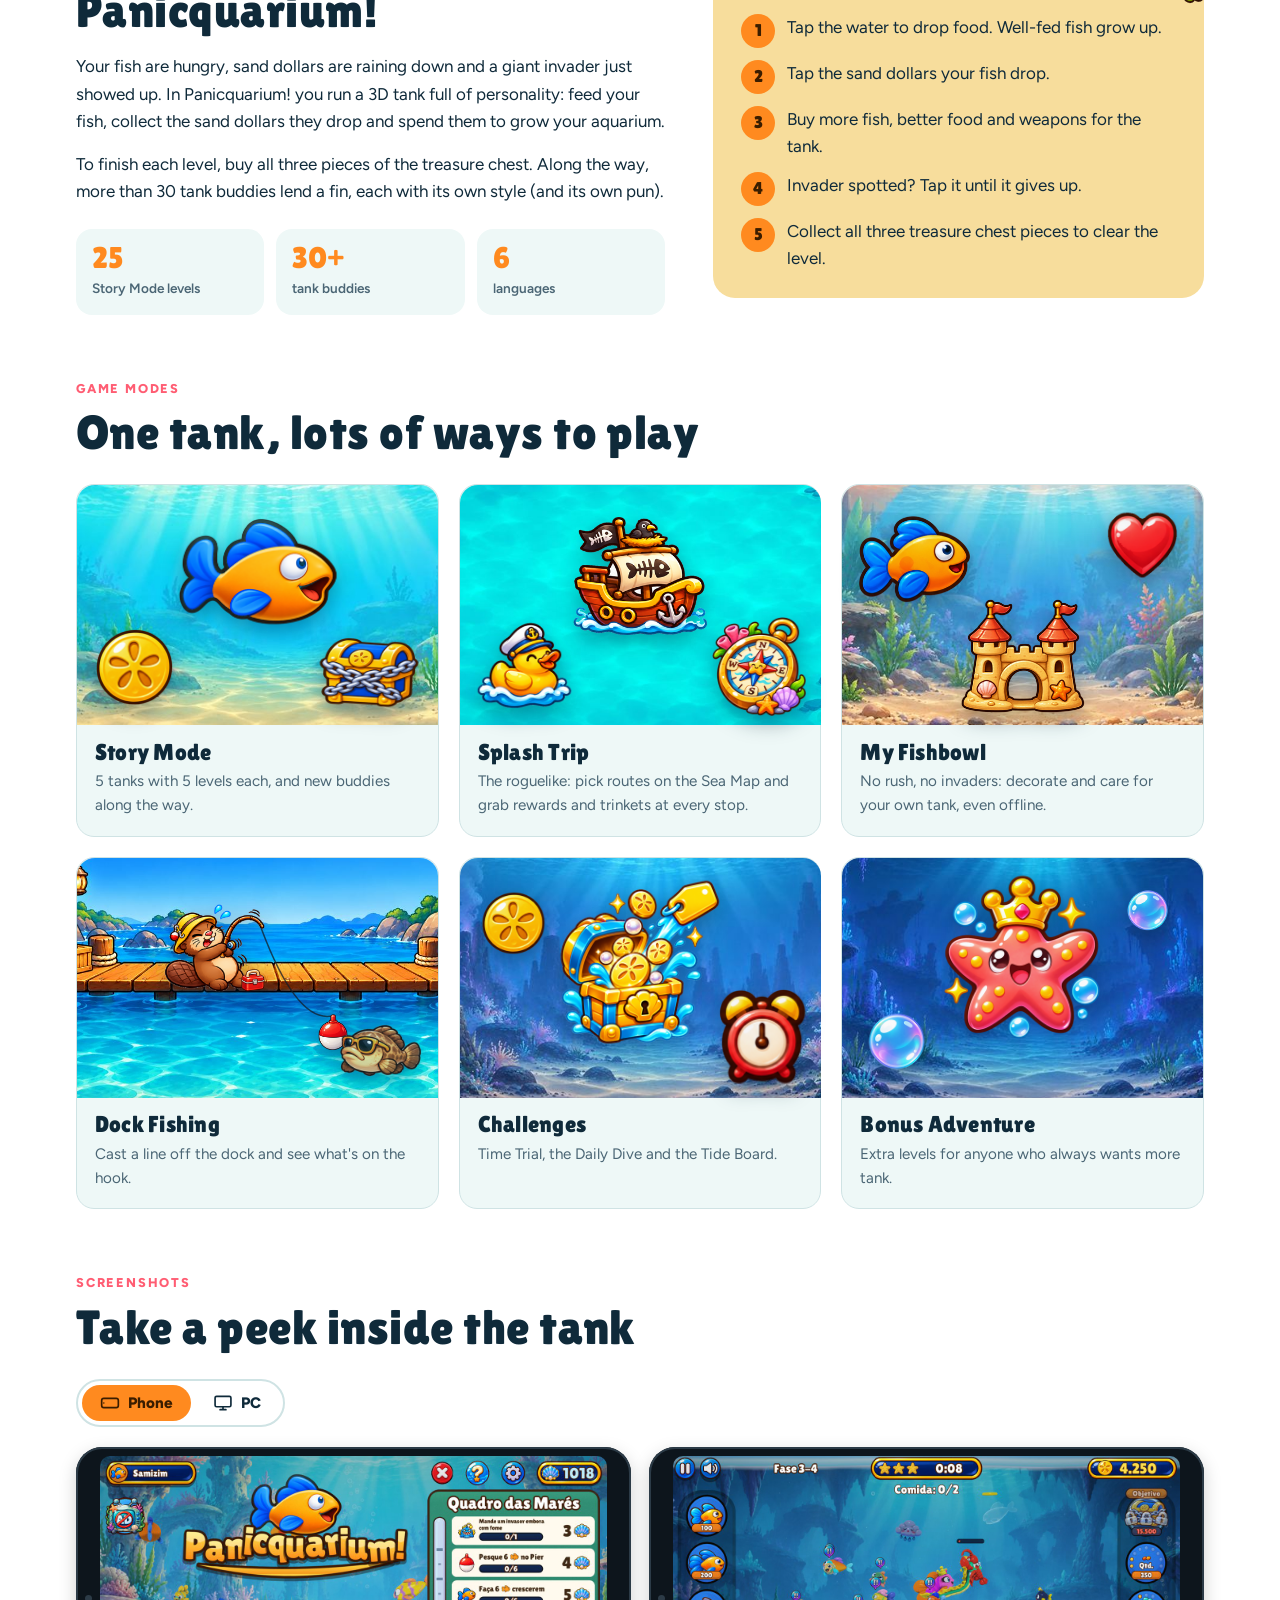
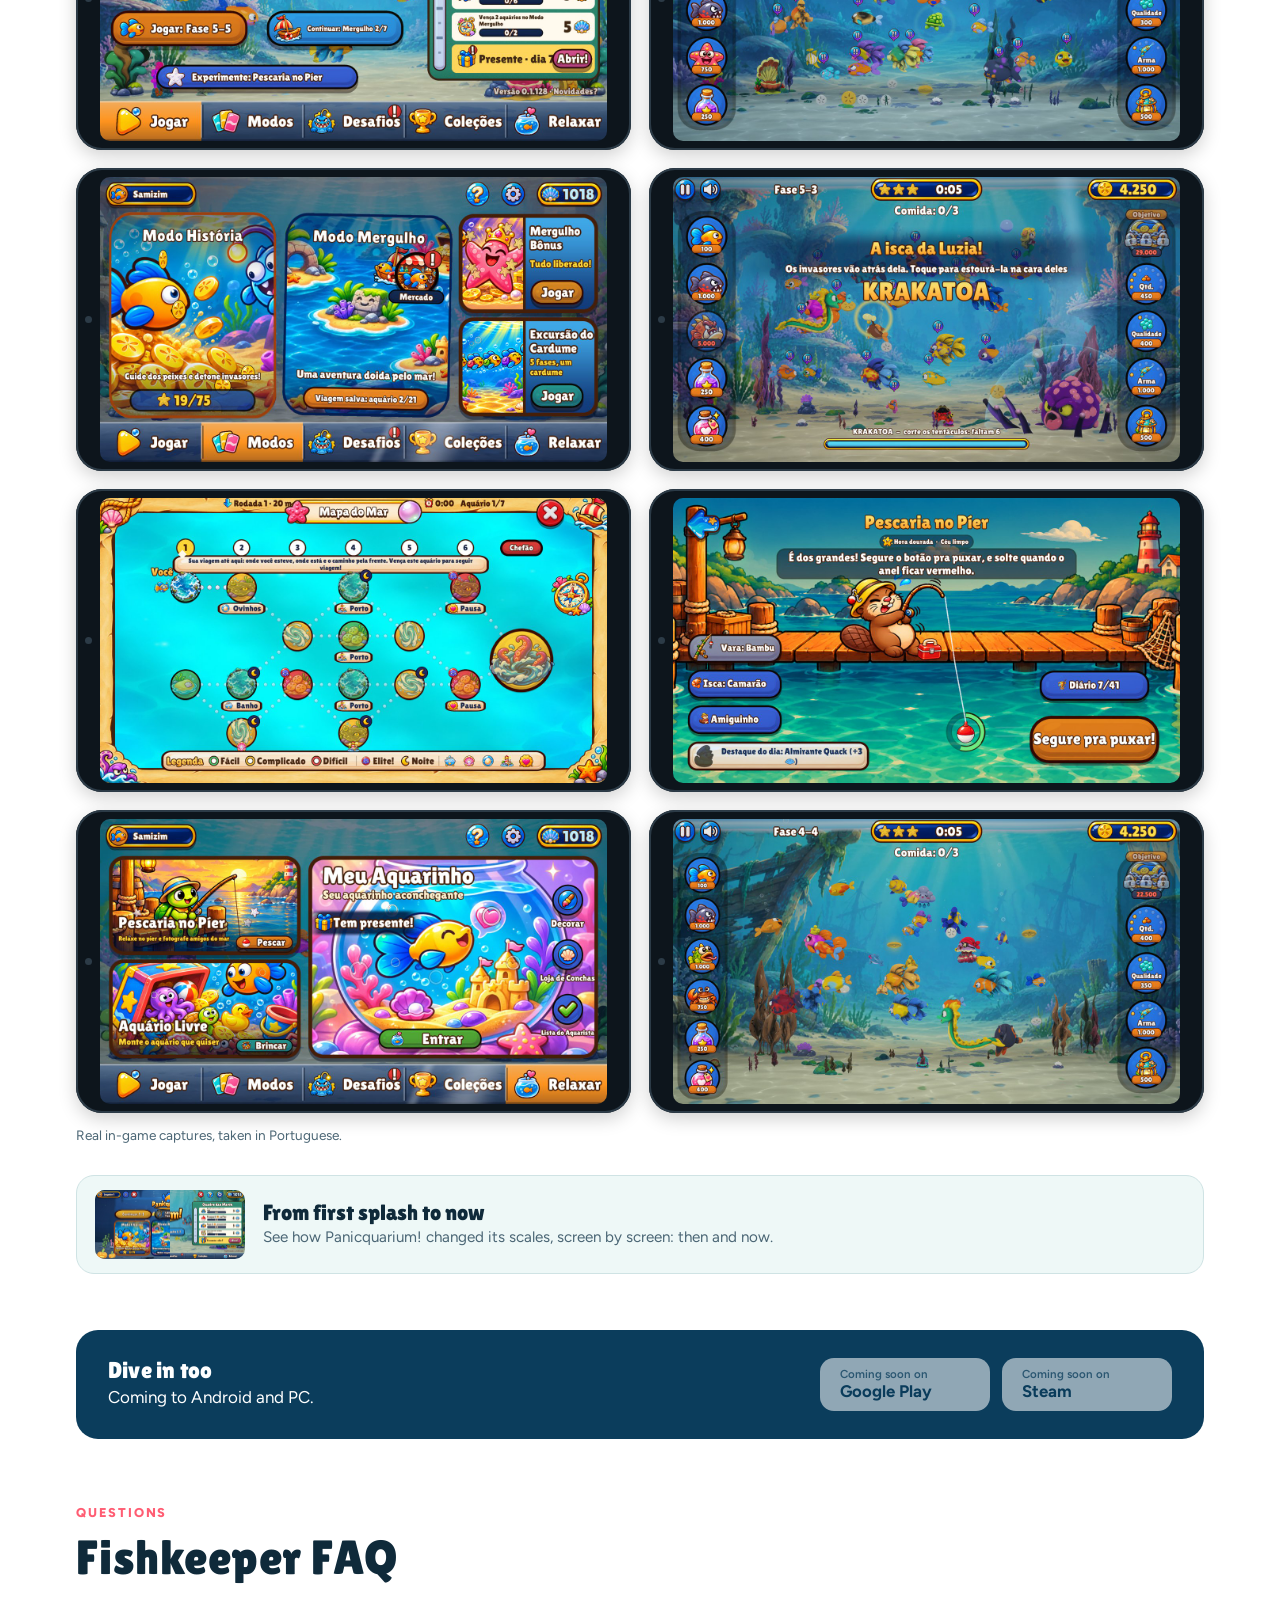
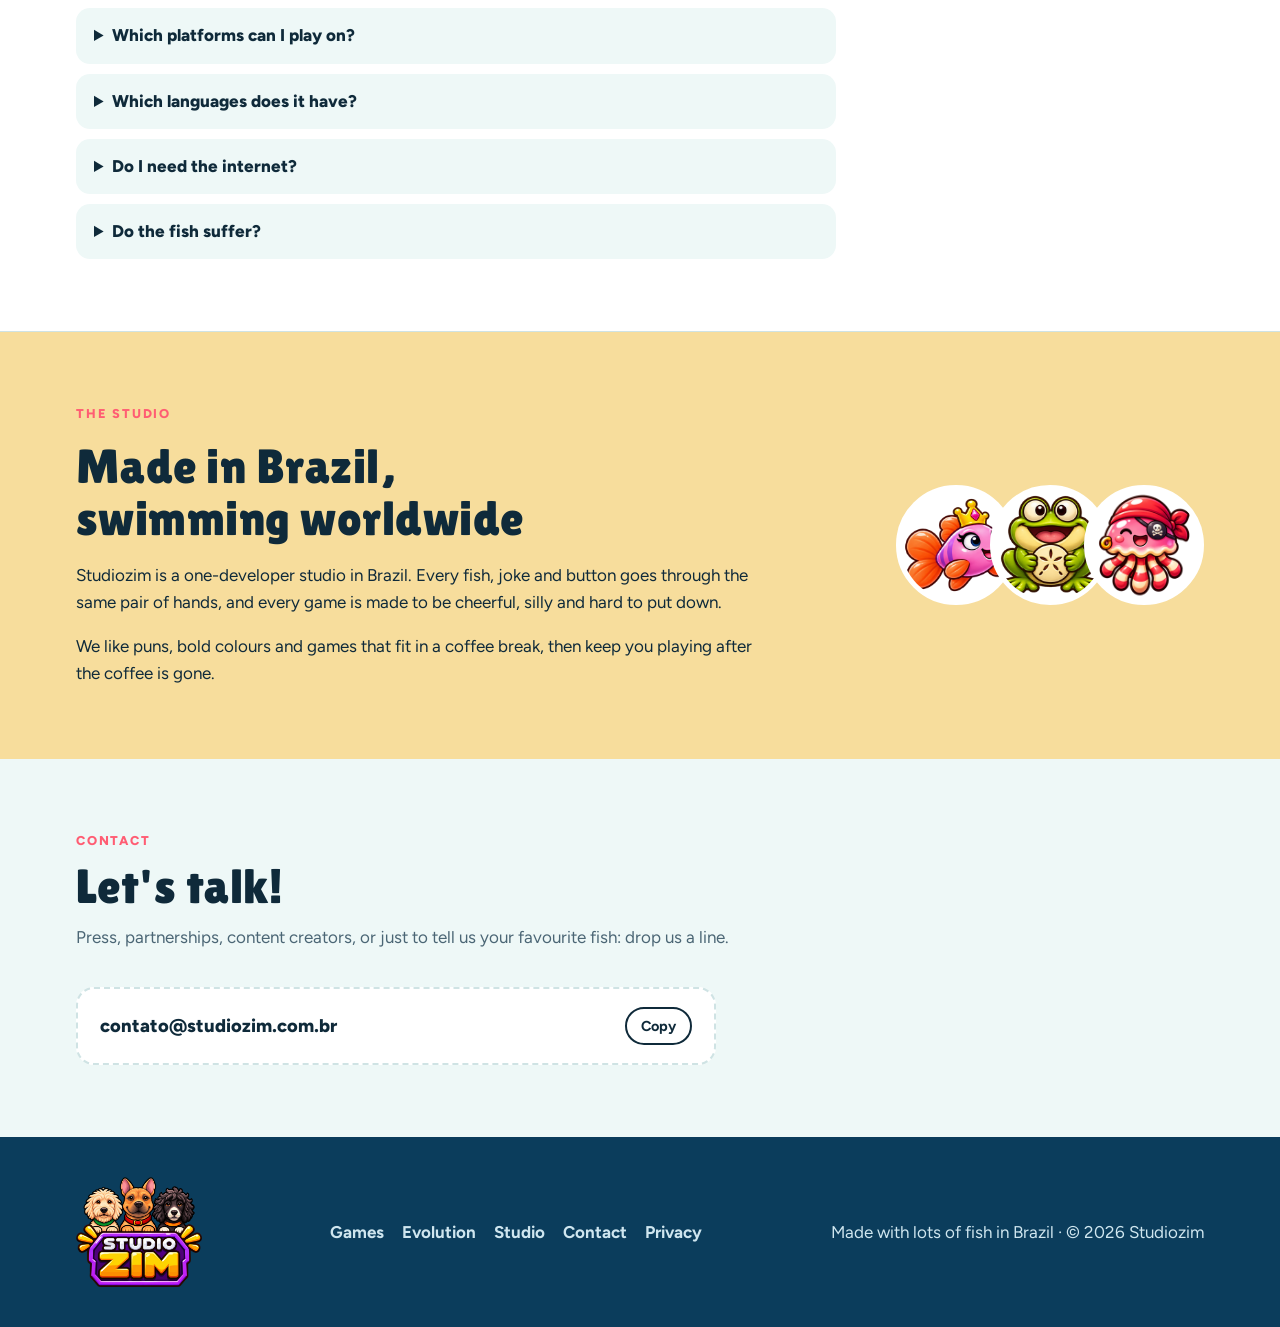
==== commit 3bd93eb2: "Gallery: Phone / PC tabs, opening on the phone shots in drawn phone frames" ====
--- a/index.html
+++ b/index.html
@@ -136,7 +136,21 @@
         <span class="eyebrow" data-i18n="shots.eyebrow">Capturas de tela</span>
         <h2 data-i18n="shots.title">Dá uma espiada no aquário</h2>
       </div>
-      <div class="gallery">
+      <div class="shot-tabs" role="tablist" aria-label="Versão">
+        <button type="button" role="tab" id="tab-phone" aria-controls="shots-phone" aria-selected="true" data-set="phone"><svg viewBox="0 0 24 24" aria-hidden="true"><rect x="2" y="6.5" width="20" height="11" rx="2.5"/><circle cx="4.6" cy="12" r=".9"/></svg><span data-i18n="shots.phone">Celular</span></button>
+        <button type="button" role="tab" id="tab-pc" aria-controls="shots-pc" aria-selected="false" data-set="pc" tabindex="-1"><svg viewBox="0 0 24 24" aria-hidden="true"><rect x="2.5" y="4" width="19" height="12.5" rx="1.8"/><path d="M8.5 20h7M12 16.5V20"/></svg><span data-i18n="shots.pc">PC</span></button>
+      </div>
+      <div class="gallery phones" id="shots-phone" role="tabpanel" aria-labelledby="tab-phone">
+        <button type="button" class="phone"><img src="img/phone/menu.jpg" alt="Menu principal no celular, com o Quadro das Marés" loading="lazy"></button>
+        <button type="button" class="phone"><img src="img/phone/tank-reef.jpg" alt="Aquário cheio de peixes no celular, com a loja nas laterais" loading="lazy"></button>
+        <button type="button" class="phone"><img src="img/phone/modes.jpg" alt="Aba Modos no celular: Modo História, Modo Mergulho, Mergulho Bônus e Excursão do Cardume" loading="lazy"></button>
+        <button type="button" class="phone"><img src="img/phone/kraken.jpg" alt="A chefona Krakatoa no celular" loading="lazy"></button>
+        <button type="button" class="phone"><img src="img/phone/seamap.jpg" alt="Mapa do Mar no celular" loading="lazy"></button>
+        <button type="button" class="phone"><img src="img/phone/dock.jpg" alt="Pescaria no Pier no celular, com o castor puxando um peixe grande" loading="lazy"></button>
+        <button type="button" class="phone"><img src="img/phone/relax.jpg" alt="Aba Relaxar no celular: Meu Aquarinho, Pescaria no Pier e Aquário Livre" loading="lazy"></button>
+        <button type="button" class="phone"><img src="img/phone/tank-wreck.jpg" alt="Aquário do navio afundado no celular" loading="lazy"></button>
+      </div>
+      <div class="gallery" id="shots-pc" role="tabpanel" aria-labelledby="tab-pc" hidden>
         <button type="button" class="wide"><img src="img/shot-lordlobe.jpg" alt="O chefão Lorde Miolo prendendo peixes em bolhas" loading="lazy"></button>
         <button type="button"><img src="img/shot-seamap.jpg" alt="Mapa do Mar do Modo Mergulho" loading="lazy"></button>
         <button type="button"><img src="img/shot-bonus.jpg" alt="Fase da Aventura Bônus com Águas Bagunçadas" loading="lazy"></button>
--- a/style.css
+++ b/style.css
@@ -124,6 +124,18 @@
 .gallery img { width: 100%; height: 100%; object-fit: cover; transition: transform .25s; }
 .gallery button:hover img { transform: scale(1.04); }
 .gallery .wide { grid-column: span 2; grid-row: span 2; aspect-ratio: auto; }
+.gallery[hidden] { display: none; }
+.shot-tabs { display: inline-flex; gap: 4px; padding: 4px; margin: 0 0 20px; border: 2px solid var(--line); border-radius: 999px; background: var(--surface); }
+.shot-tabs button { display: flex; align-items: center; gap: 8px; font: 800 .95rem var(--f-body); padding: 8px 18px; border: 0; border-radius: 999px; background: transparent; color: var(--ink); cursor: pointer; }
+.shot-tabs button[aria-selected="true"] { background: var(--orange); color: var(--orange-ink); }
+.shot-tabs svg { width: 20px; height: 20px; fill: none; stroke: currentColor; stroke-width: 2; stroke-linecap: round; }
+.shot-tabs svg circle { fill: currentColor; stroke: none; }
+.gallery.phones { grid-template-columns: repeat(2, 1fr); gap: 18px; }
+.gallery .phone { position: relative; aspect-ratio: auto; padding: 9px 24px; border-radius: 26px; background: #0d151c; box-shadow: inset 0 0 0 2px #2c3b47, 0 6px 18px rgba(0,0,0,.18); }
+.gallery .phone::before { content: ""; position: absolute; left: 9px; top: 50%; width: 7px; height: 7px; margin-top: -3.5px; border-radius: 50%; background: #2c3b47; }
+.gallery .phone img { display: block; height: auto; aspect-ratio: 16/9; border-radius: 10px; }
+.gallery .phone:hover img { transform: none; }
+.gallery .phone:hover { box-shadow: inset 0 0 0 2px #4a6375, 0 8px 22px rgba(0,0,0,.25); }
 .note { font-size: .85rem; color: var(--muted); margin-top: 12px; }
 dialog { border: 0; padding: 0; border-radius: 16px; max-width: min(1100px, 94vw); background: #000; }
 dialog::backdrop { background: rgba(4,16,26,.85); }
@@ -172,6 +184,9 @@
   .hero-shot { transform: none; }
 }
 @media (max-width: 480px) {
+  .gallery.phones { grid-template-columns: 1fr; }
+  .gallery .phone { padding: 7px 18px; border-radius: 20px; }
+  .gallery .phone::before { left: 6px; width: 6px; height: 6px; margin-top: -3px; }
   .modes, .gallery { grid-template-columns: 1fr; }
   .gallery .wide { grid-column: auto; grid-row: auto; }
   .facts { grid-template-columns: 1fr 1fr 1fr; }
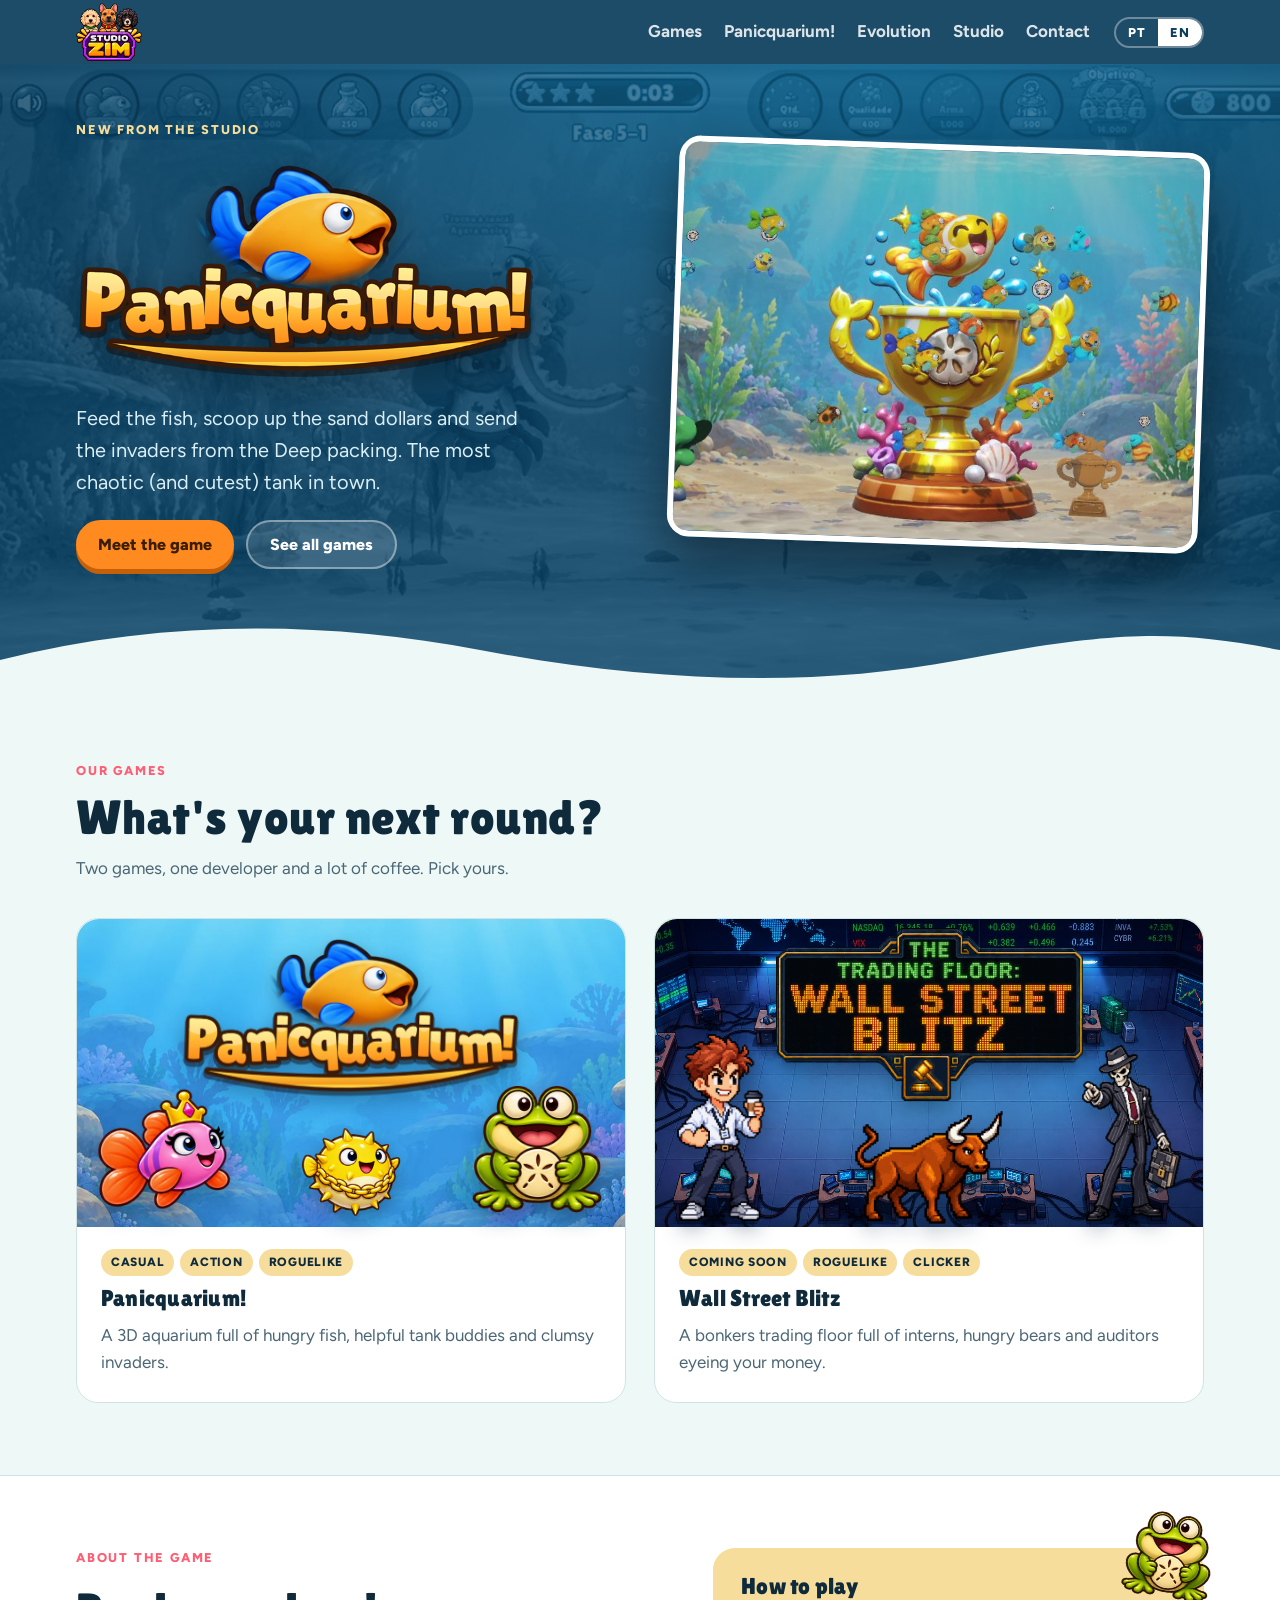
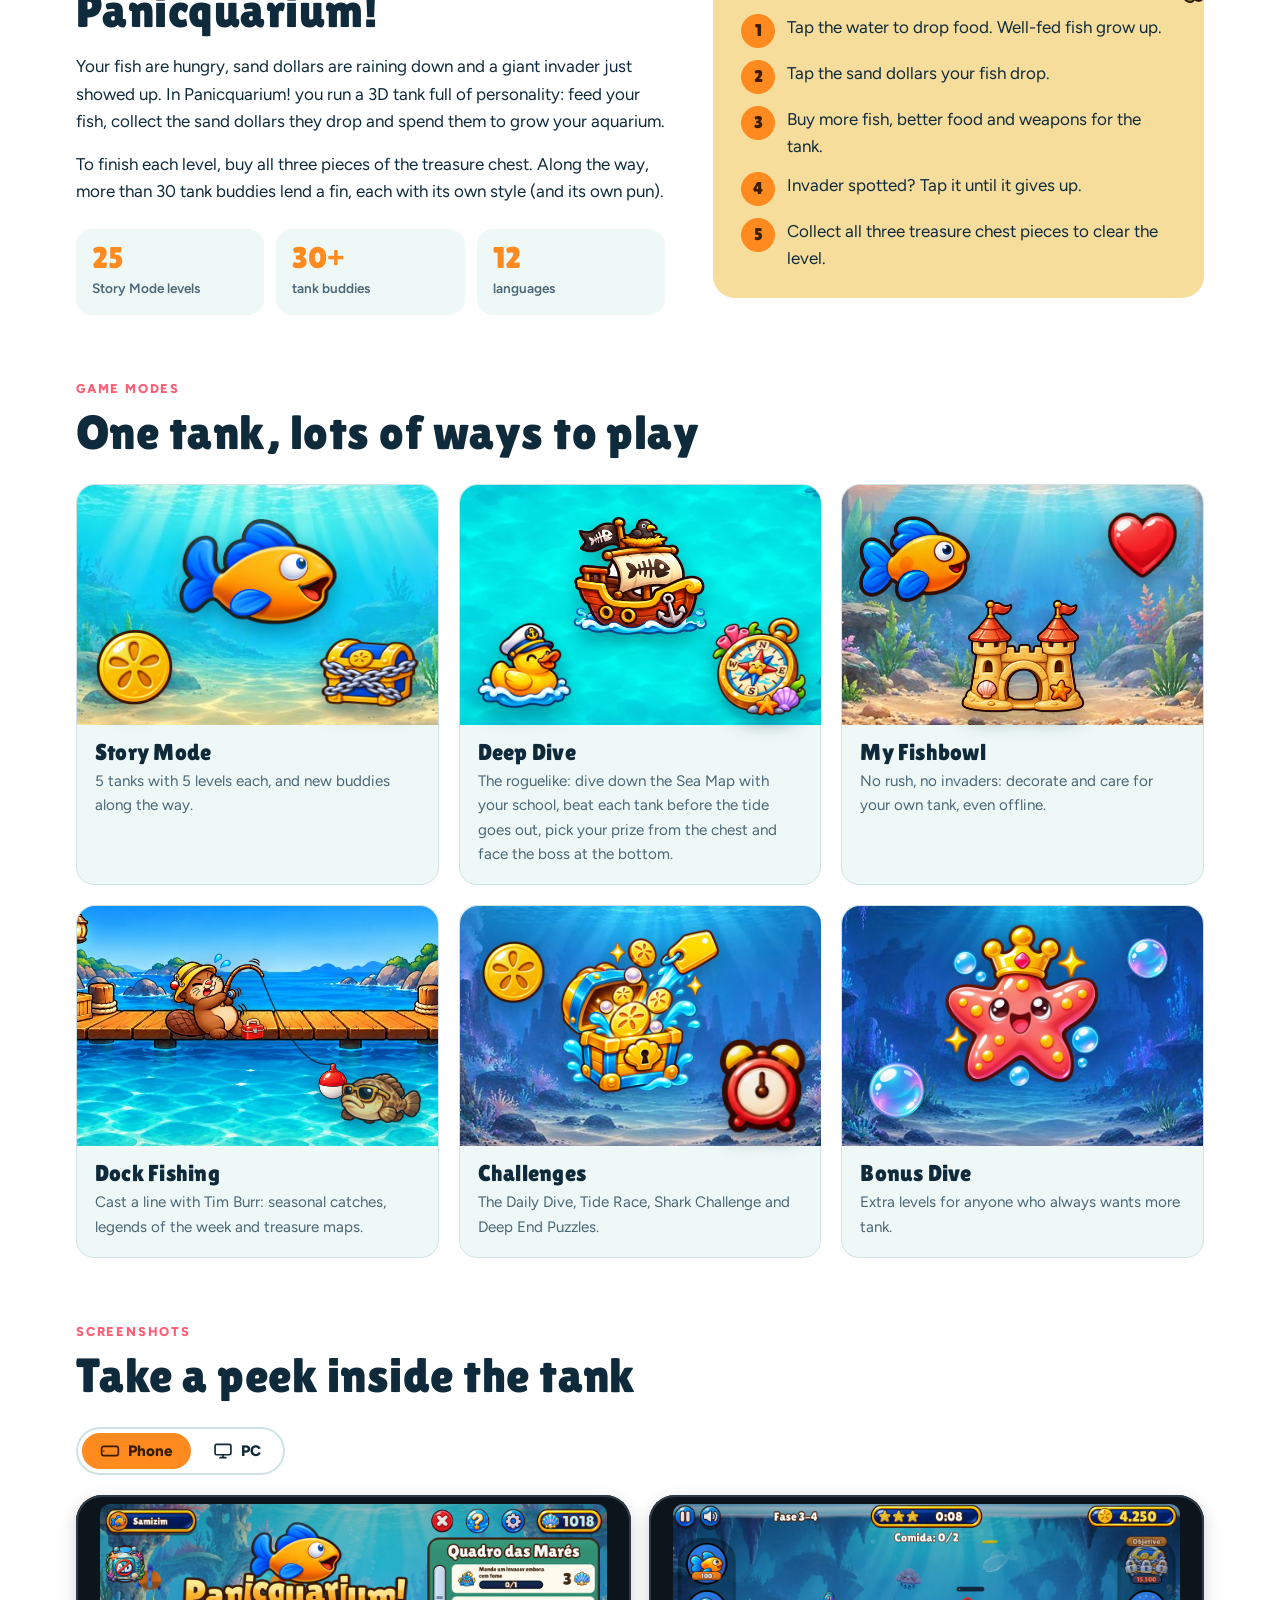
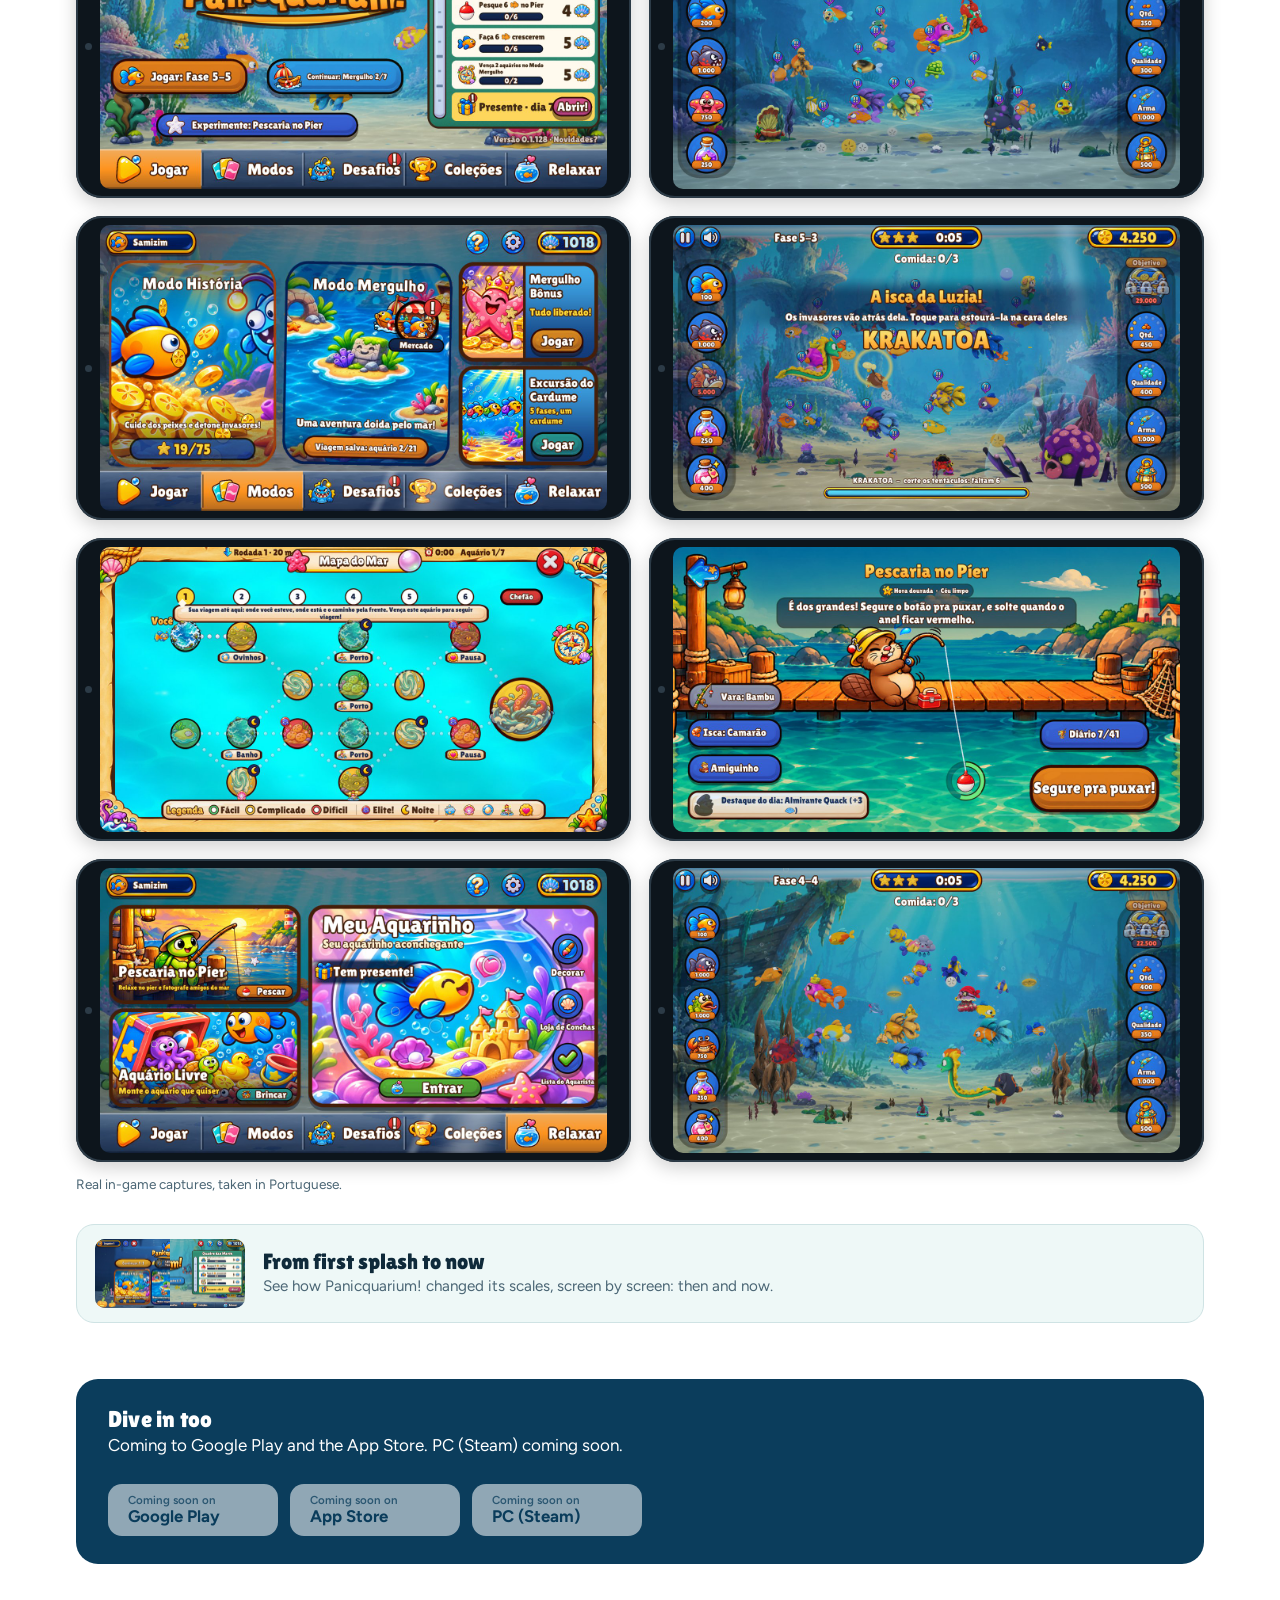
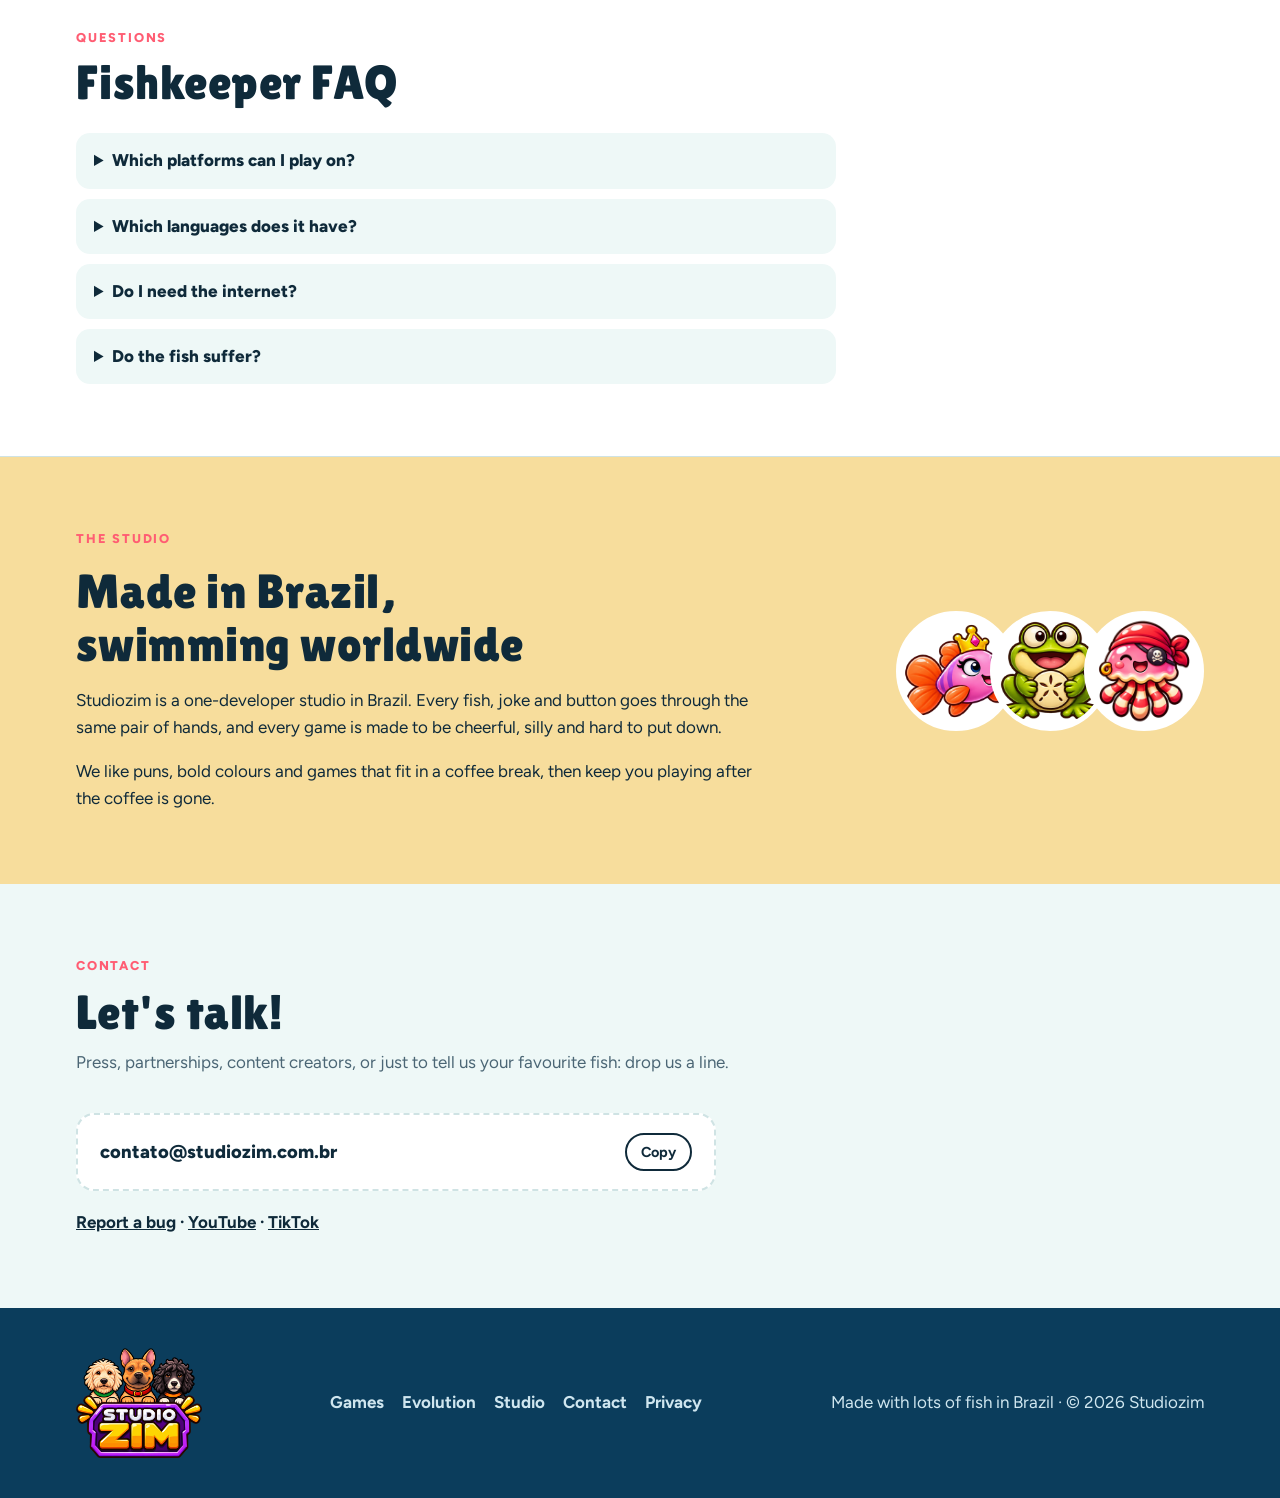
==== commit ec7cd78b: "Studio site texts: 12 languages, App Store and PC (Steam) coming soon, today's modes, new Sea Map st" ====
--- a/index.html
+++ b/index.html
@@ -4,12 +4,16 @@
 <meta charset="utf-8">
 <meta name="viewport" content="width=device-width, initial-scale=1, viewport-fit=cover">
 <title>Studiozim</title>
+<link rel="icon" href="/favicon.ico" sizes="32x32">
+<link rel="icon" type="image/png" sizes="64x64" href="/favicon-64.png">
+<link rel="icon" type="image/png" sizes="192x192" href="/icon-192.png">
+<link rel="apple-touch-icon" href="/apple-touch-icon.png">
 <meta name="claude:viewport-fit-sides" content="cover">
 <meta name="description" content="Studiozim, estúdio indie brasileiro: Panicquarium! e Wall Street Blitz.">
 <link rel="preconnect" href="https://fonts.googleapis.com">
 <link rel="preconnect" href="https://fonts.gstatic.com" crossorigin>
 <link rel="stylesheet" href="https://fonts.googleapis.com/css2?family=Figtree:wght@400;600;700;800&family=Lilita+One&display=swap">
-<link rel="stylesheet" href="style.css?v=20261113b">
+<link rel="stylesheet" href="style.css?v=20261125">
 </head>
 <body>
 
@@ -103,7 +107,7 @@
           <div class="facts">
             <div class="fact"><b>25</b><span data-i18n="fact.levels">fases no Modo História</span></div>
             <div class="fact"><b>30+</b><span data-i18n="fact.buddies">bichinhos ajudantes</span></div>
-            <div class="fact"><b>6</b><span data-i18n="fact.langs">idiomas</span></div>
+            <div class="fact"><b>12</b><span data-i18n="fact.langs">idiomas</span></div>
           </div>
         </div>
         <div class="how">
@@ -125,10 +129,10 @@
       </div>
       <div class="modes">
         <article class="mode pop"><div class="depth" aria-hidden="true"><div class="d-plate"><img src="img/layers/bg-lagoon.jpg" alt="" loading="lazy"></div><img class="d-layer d-pop d-mid" src="img/layers/goldfish.png" alt="" loading="lazy" style="--d:24;width:52%;left:24%;top:14%"><img class="d-layer d-pop d-left" src="img/layers/sanddollar.png" alt="" loading="lazy" style="--d:40;width:22%;left:5%;bottom:8%"><img class="d-layer d-pop d-right" src="img/layers/chest.png" alt="" loading="lazy" style="--d:46;width:32%;right:4%;bottom:4%"></div><div><h3 data-i18n="mode.classic">Modo História</h3><p data-i18n="mode.classic.d">5 aquários com 5 fases cada, e novos ajudantes pelo caminho.</p></div></article>
-        <article class="mode pop"><div class="depth" aria-hidden="true"><div class="d-plate"><img src="img/layers/bg-map.jpg" alt="" loading="lazy"></div><img class="d-layer d-pop d-mid" src="img/layers/ship.png" alt="" loading="lazy" style="--d:24;width:40%;left:30%;top:8%"><img class="d-layer d-pop d-left" src="img/layers/duck.png" alt="" loading="lazy" style="--d:42;width:28%;left:4%;bottom:4%"><img class="d-layer d-pop d-right" src="img/layers/compass.png" alt="" loading="lazy" style="--d:46;width:26%;right:4%;bottom:4%"></div><div><h3 data-i18n="mode.trip">Modo Mergulho</h3><p data-i18n="mode.trip.d">O roguelike: escolha rotas no Mapa do Mar, ganhe recompensas e itens a cada parada.</p></div></article>
+        <article class="mode pop"><div class="depth" aria-hidden="true"><div class="d-plate"><img src="img/layers/bg-map.jpg" alt="" loading="lazy"></div><img class="d-layer d-pop d-mid" src="img/layers/ship.png" alt="" loading="lazy" style="--d:24;width:40%;left:30%;top:8%"><img class="d-layer d-pop d-left" src="img/layers/duck.png" alt="" loading="lazy" style="--d:42;width:28%;left:4%;bottom:4%"><img class="d-layer d-pop d-right" src="img/layers/compass.png" alt="" loading="lazy" style="--d:46;width:26%;right:4%;bottom:4%"></div><div><h3 data-i18n="mode.trip">Modo Mergulho</h3><p data-i18n="mode.trip.d">O roguelike: mergulhe com seu cardume pelo Mapa do Mar, vença cada aquário antes de a maré secar, escolha seu prêmio no baú e encare o chefão no fundo.</p></div></article>
         <article class="mode pop"><div class="depth" aria-hidden="true"><div class="d-plate"><img src="img/layers/bg-home.jpg" alt="" loading="lazy"></div><img class="d-layer d-pop d-mid" src="img/layers/castle.png" alt="" loading="lazy" style="--d:20;width:36%;left:32%;bottom:2%"><img class="d-layer d-pop d-left" src="img/layers/fish.png" alt="" loading="lazy" style="--d:44;width:32%;left:4%;top:12%"><img class="d-layer d-pop d-right" src="img/layers/heart.png" alt="" loading="lazy" style="--d:40;width:20%;right:7%;top:10%"></div><div><h3 data-i18n="mode.bowl">Meu Aquarinho</h3><p data-i18n="mode.bowl.d">Sem pressa e sem invasores: decore e cuide do seu aquário particular, até offline.</p></div></article>
-        <article class="mode pop"><div class="depth" aria-hidden="true"><div class="d-plate"><img src="img/layers/bg-dock.jpg" alt="" loading="lazy"></div><img class="d-layer d-pop d-mid" src="img/layers/timburr-reel.png" alt="" loading="lazy" style="--d:24;width:28%;left:24%;bottom:44%"><img class="d-layer d-pop d-left" src="img/layers/bobber.png" alt="" loading="lazy" style="--d:40;width:10%;left:66%;bottom:20%"><img class="d-layer d-pop d-right d-under" src="img/layers/grouper.png" alt="" loading="lazy" style="--d:46;width:24%;right:4%;bottom:2%"></div><div><h3 data-i18n="mode.dock">Pesca no Cais</h3><p data-i18n="mode.dock.d">Jogue a linha do cais e veja o que vem no anzol.</p></div></article>
-        <article class="mode pop"><div class="depth" aria-hidden="true"><div class="d-plate"><img src="img/layers/bg-vent.jpg" alt="" loading="lazy"></div><img class="d-layer d-pop d-mid" src="img/layers/challenge.png" alt="" loading="lazy" style="--d:24;width:50%;left:25%;top:6%"><img class="d-layer d-pop d-left" src="img/layers/sanddollar.png" alt="" loading="lazy" style="--d:42;width:18%;left:6%;top:14%"><img class="d-layer d-pop d-right" src="img/layers/clock.png" alt="" loading="lazy" style="--d:46;width:24%;right:4%;bottom:6%"></div><div><h3 data-i18n="mode.challenge">Desafios</h3><p data-i18n="mode.challenge.d">Contra o relógio, desafio diário e o placar das marés.</p></div></article>
+        <article class="mode pop"><div class="depth" aria-hidden="true"><div class="d-plate"><img src="img/layers/bg-dock.jpg" alt="" loading="lazy"></div><img class="d-layer d-pop d-mid" src="img/layers/timburr-reel.png" alt="" loading="lazy" style="--d:24;width:28%;left:24%;bottom:44%"><img class="d-layer d-pop d-left" src="img/layers/bobber.png" alt="" loading="lazy" style="--d:40;width:10%;left:66%;bottom:20%"><img class="d-layer d-pop d-right d-under" src="img/layers/grouper.png" alt="" loading="lazy" style="--d:46;width:24%;right:4%;bottom:2%"></div><div><h3 data-i18n="mode.dock">Pescaria no Píer</h3><p data-i18n="mode.dock.d">Jogue a linha com o Castorino: peixes de cada estação, lendas da semana e mapas do tesouro.</p></div></article>
+        <article class="mode pop"><div class="depth" aria-hidden="true"><div class="d-plate"><img src="img/layers/bg-vent.jpg" alt="" loading="lazy"></div><img class="d-layer d-pop d-mid" src="img/layers/challenge.png" alt="" loading="lazy" style="--d:24;width:50%;left:25%;top:6%"><img class="d-layer d-pop d-left" src="img/layers/sanddollar.png" alt="" loading="lazy" style="--d:42;width:18%;left:6%;top:14%"><img class="d-layer d-pop d-right" src="img/layers/clock.png" alt="" loading="lazy" style="--d:46;width:24%;right:4%;bottom:6%"></div><div><h3 data-i18n="mode.challenge">Desafios</h3><p data-i18n="mode.challenge.d">Mergulho do Dia, Corrida da Maré, Desafio do Tubarão e Quebra-Cabeças de Cabeça.</p></div></article>
         <article class="mode pop"><div class="depth" aria-hidden="true"><div class="d-plate"><img src="img/layers/bg-abyss.jpg" alt="" loading="lazy"></div><img class="d-layer d-pop d-mid" src="img/layers/starfish.png" alt="" loading="lazy" style="--d:24;width:50%;left:25%;top:4%"><img class="d-layer d-pop d-left" src="img/layers/bubble.png" alt="" loading="lazy" style="--d:44;width:18%;left:6%;bottom:10%"><img class="d-layer d-pop d-right" src="img/layers/bubble.png" alt="" loading="lazy" style="--d:40;width:13%;right:9%;top:12%"></div><div><h3 data-i18n="mode.bonus">Aventura Bônus</h3><p data-i18n="mode.bonus.d">Fases extras para quem sempre quer mais aquário.</p></div></article>
       </div>
 
@@ -143,11 +147,11 @@
       <div class="gallery phones" id="shots-phone" role="tabpanel" aria-labelledby="tab-phone">
         <button type="button" class="phone"><img src="img/phone/menu.jpg" alt="Menu principal no celular, com o Quadro das Marés" loading="lazy"></button>
         <button type="button" class="phone"><img src="img/phone/tank-reef.jpg" alt="Aquário cheio de peixes no celular, com a loja nas laterais" loading="lazy"></button>
-        <button type="button" class="phone"><img src="img/phone/modes.jpg" alt="Aba Modos no celular: Modo História, Modo Mergulho, Mergulho Bônus e Excursão do Cardume" loading="lazy"></button>
+        <button type="button" class="phone"><img src="img/phone/modes.jpg" alt="Aba Modos no celular: Modo História, Modo Mergulho, Aventura Bônus e Siga o Líder" loading="lazy"></button>
         <button type="button" class="phone"><img src="img/phone/kraken.jpg" alt="A chefona Krakatoa no celular" loading="lazy"></button>
         <button type="button" class="phone"><img src="img/phone/seamap.jpg" alt="Mapa do Mar no celular" loading="lazy"></button>
-        <button type="button" class="phone"><img src="img/phone/dock.jpg" alt="Pescaria no Pier no celular, com o castor puxando um peixe grande" loading="lazy"></button>
-        <button type="button" class="phone"><img src="img/phone/relax.jpg" alt="Aba Relaxar no celular: Meu Aquarinho, Pescaria no Pier e Aquário Livre" loading="lazy"></button>
+        <button type="button" class="phone"><img src="img/phone/dock.jpg" alt="Pescaria no Píer no celular, com o castor puxando um peixe grande" loading="lazy"></button>
+        <button type="button" class="phone"><img src="img/phone/relax.jpg" alt="Aba Relaxar no celular: Meu Aquarinho, Pescaria no Píer e Aquário Livre" loading="lazy"></button>
         <button type="button" class="phone"><img src="img/phone/tank-wreck.jpg" alt="Aquário do navio afundado no celular" loading="lazy"></button>
       </div>
       <div class="gallery" id="shots-pc" role="tabpanel" aria-labelledby="tab-pc" hidden>
@@ -168,11 +172,12 @@
       <div class="get">
         <div>
           <h3 data-i18n="get.title">Mergulhe também</h3>
-          <p data-i18n="get.d">Chegando para Android e PC.</p>
+          <p data-i18n="get.d">Chegando ao Google Play e à App Store. PC (Steam) em breve.</p>
         </div>
         <div class="btns">
           <span class="store soon"><small data-i18n="store.soon">Em breve no</small><b>Google Play</b></span>
-          <span class="store soon"><small data-i18n="store.soon">Em breve no</small><b>Steam</b></span>
+          <span class="store soon"><small data-i18n="store.soon.f">Em breve na</small><b>App Store</b></span>
+          <span class="store soon"><small data-i18n="store.soon">Em breve no</small><b>PC (Steam)</b></span>
         </div>
       </div>
 
@@ -181,8 +186,8 @@
         <h2 data-i18n="faq.title">Dúvidas de aquarista</h2>
       </div>
       <div class="faq">
-        <details><summary data-i18n="faq.q1">Em quais plataformas dá para jogar?</summary><p data-i18n="faq.a1">Android e Windows. As lojas aparecem aqui assim que o jogo sair.</p></details>
-        <details><summary data-i18n="faq.q2">Quais idiomas o jogo tem?</summary><p data-i18n="faq.a2">Português, inglês, espanhol, francês, alemão e italiano.</p></details>
+        <details><summary data-i18n="faq.q1">Em quais plataformas dá para jogar?</summary><p data-i18n="faq.a1">Android, iPhone e iPad, em breve no Google Play e na App Store. A versão de PC (Steam) vem logo atrás, também em breve. Os links aparecem aqui assim que as lojas abrirem.</p></details>
+        <details><summary data-i18n="faq.q2">Quais idiomas o jogo tem?</summary><p data-i18n="faq.a2">São 12: português (Brasil), inglês, espanhol, francês, alemão, italiano, indonésio, russo, turco, japonês, coreano e chinês simplificado.</p></details>
         <details><summary data-i18n="faq.q3">Precisa de internet?</summary><p data-i18n="faq.a3">Não. Dá para jogar tudo offline, inclusive o Meu Aquarinho.</p></details>
         <details><summary data-i18n="faq.q4">Os peixes sofrem?</summary><p data-i18n="faq.a4">Só de fome de vez em quando. Aí é com você: solte a comida!</p></details>
       </div>
@@ -282,6 +287,7 @@
         <code id="mail">contato@studiozim.com.br</code>
         <button type="button" class="copy" id="copy-mail" data-i18n="contact.copy">Copiar</button>
       </div>
+      <p class="contact-links"><a href="https://docs.google.com/forms/d/e/1FAIpQLSduTAxgH6hsy8SpL02pgYCp_fT59HJ0CDUdjwjBy5MQzYJWUQ/viewform" rel="noopener" data-i18n="contact.bug">Reportar um bug</a> · <a href="https://www.youtube.com/@Panicquarium" rel="noopener">YouTube</a> · <a href="https://www.tiktok.com/@panicquarium" rel="noopener">TikTok</a></p>
     </div>
   </section>
 </main>
@@ -301,6 +307,6 @@
 </footer>
 
 <dialog id="viewer"><img id="viewer-img" src="" alt=""></dialog>
-<script src="site.js?v=20261113b"></script>
+<script src="site.js?v=20261125"></script>
 </body>
 </html>
--- a/style.css
+++ b/style.css
@@ -162,6 +162,8 @@
 /* contact */
 .contact { text-align: left; }
 .mailbox { display: flex; flex-wrap: wrap; gap: 12px; align-items: center; background: var(--surface); border: 2px dashed var(--line); border-radius: 18px; padding: 18px 22px; max-width: 640px; }
+.contact-links { margin-top: 18px; font-weight: 700; }
+.contact-links a { color: inherit; }
 .mailbox code { font: 800 1.15rem var(--f-body); user-select: all; word-break: break-all; }
 .copy { margin-left: auto; font: 700 .9rem var(--f-body); padding: 8px 14px; border-radius: 999px; border: 2px solid var(--ink); background: transparent; color: var(--ink); cursor: pointer; }
 
